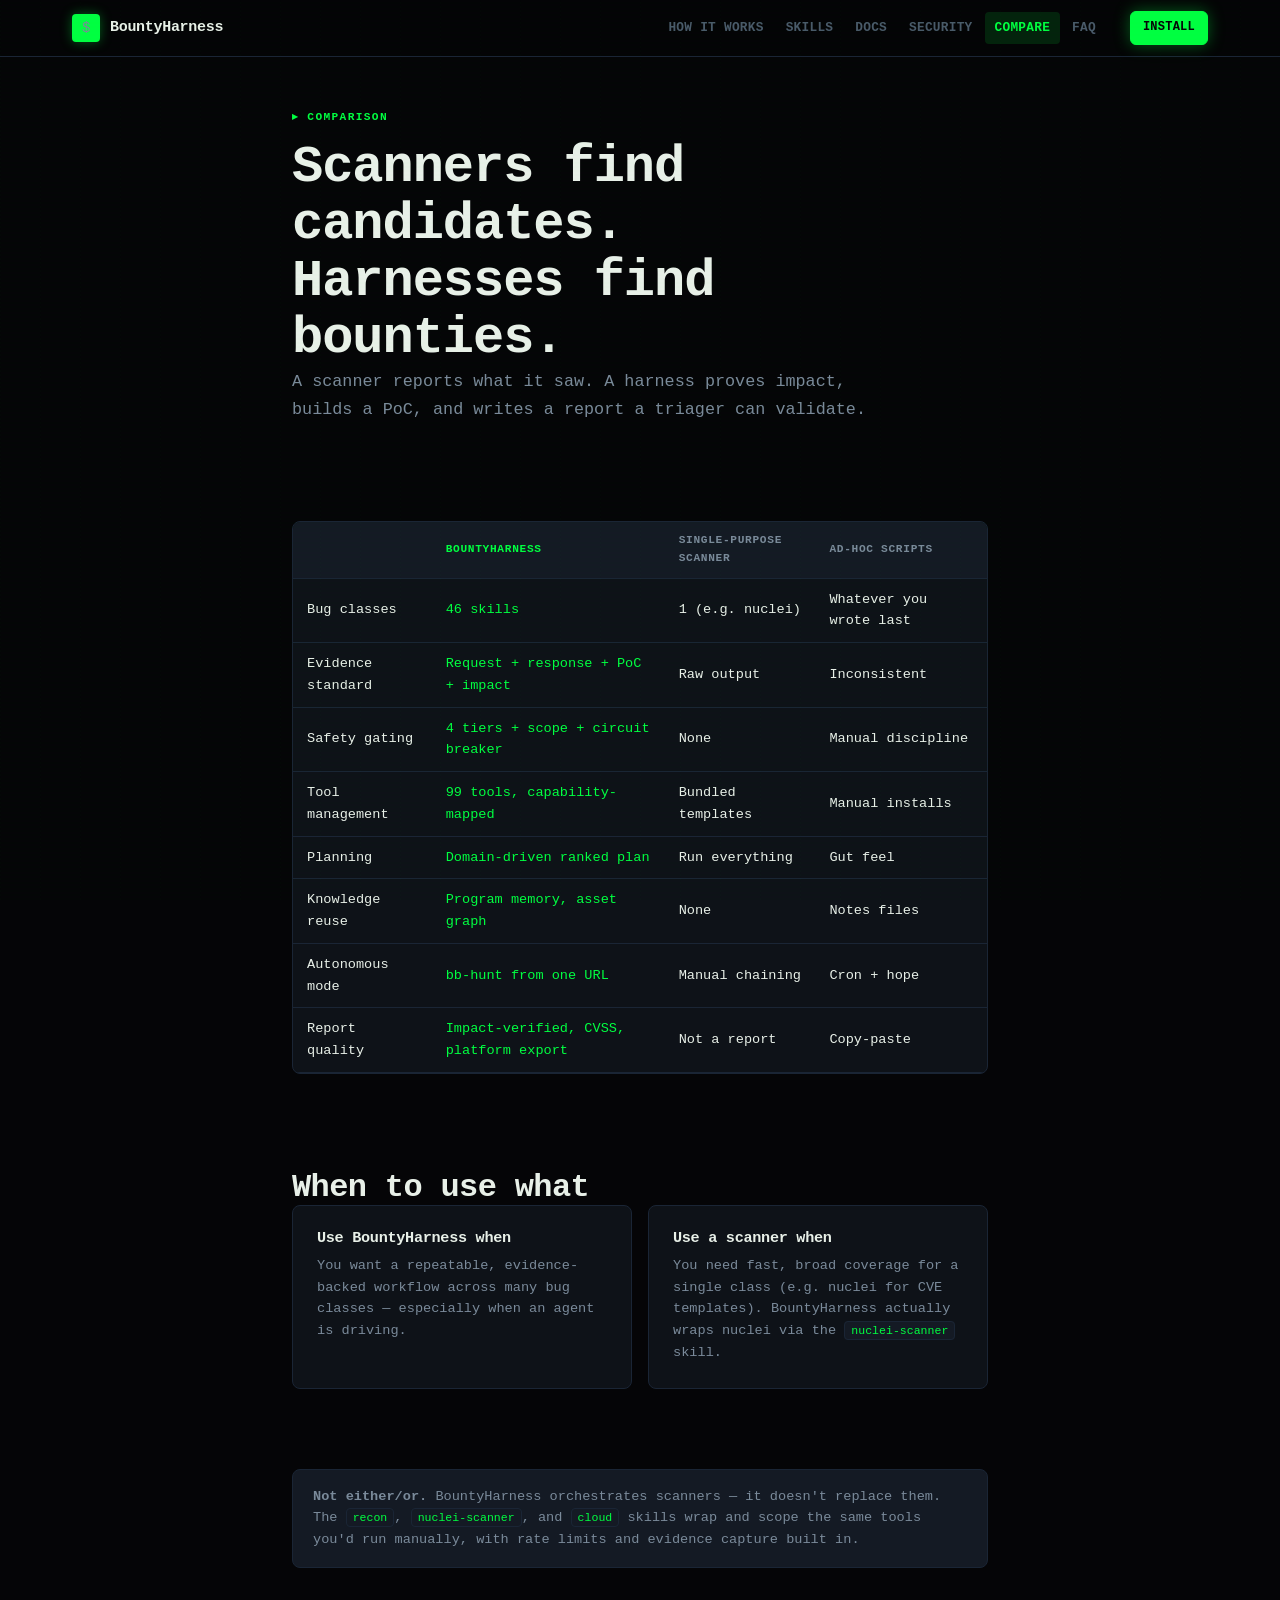
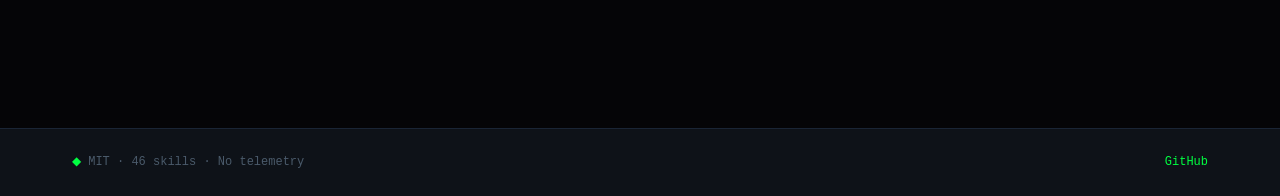
==== compare.html @ 0b5116d0 "feat: hacker marketing site — 7 pages, terminal aesthetic, static deploy" ====
<!doctype html>
<html lang="en">
<head>
<meta charset="utf-8"><meta name="viewport" content="width=device-width, initial-scale=1">
<title>Compare — BountyHarness</title>
<meta name="description" content="How BountyHarness compares to scanners and other harnesses.">
<link rel="stylesheet" href="./style.css">
<link rel="icon" href="data:image/svg+xml,%3Csvg xmlns='http://www.w3.org/2000/svg' viewBox='0 0 32 32'%3E%3Crect width='32' height='32' rx='6' fill='%2300FF41'/%3E%3Ctext x='50%25' y='55%25' dominant-baseline='middle' text-anchor='middle' font-family='monospace' font-size='16' font-weight='800' fill='%23050507'%3E$%3C/text%3E%3C/svg%3E">
</head>
<body>
<header class="site-nav"><div class="shell nav-inner">
  <a class="brand" href="./index.html"><span class="brand-mark">$</span> BountyHarness</a>
  <nav class="nav-links"><a href="./how-it-works.html">How it works</a><a href="./skills.html">Skills</a><a href="./docs.html">Docs</a><a href="./security.html">Security</a><a href="./compare.html" aria-current="page">Compare</a><a href="./faq.html">FAQ</a></nav>
  <nav class="nav-mobile"><details><summary aria-label="Menu"><svg width="18" height="18" viewBox="0 0 24 24" fill="none" stroke="currentColor" stroke-width="2"><line x1="4" y1="7" x2="20" y2="7"/><line x1="4" y1="12" x2="20" y2="12"/><line x1="4" y1="17" x2="20" y2="17"/></svg></summary><div class="menu-panel"><a href="./how-it-works.html">How it works</a><a href="./skills.html">Skills</a><a href="./docs.html">Docs</a><a href="./security.html">Security</a><a href="./compare.html" aria-current="page">Compare</a><a href="./faq.html">FAQ</a></div></details></nav>
  <span class="nav-cta"><a class="btn btn-primary btn-sm" href="./install.html">Install</a></span>
</div></header>
<main id="main"><div class="shell narrow">
  <section class="section" style="padding-top:48px;">
    <span class="eyebrow">Comparison</span>
    <h1>Scanners find candidates.<br>Harnesses find bounties.</h1>
    <p class="lede">A scanner reports what it saw. A harness proves impact, builds a PoC, and writes a report a triager can validate.</p>
  </section>

  <section class="section">
    <div class="table-scroll"><table>
      <thead><tr><th></th><th style="color:var(--accent);">BountyHarness</th><th>Single-purpose scanner</th><th>Ad-hoc scripts</th></tr></thead>
      <tbody>
        <tr><td>Bug classes</td><td><span style="color:var(--accent)">46 skills</span></td><td>1 (e.g. nuclei)</td><td>Whatever you wrote last</td></tr>
        <tr><td>Evidence standard</td><td><span style="color:var(--accent)">Request + response + PoC + impact</span></td><td>Raw output</td><td>Inconsistent</td></tr>
        <tr><td>Safety gating</td><td><span style="color:var(--accent)">4 tiers + scope + circuit breaker</span></td><td>None</td><td>Manual discipline</td></tr>
        <tr><td>Tool management</td><td><span style="color:var(--accent)">99 tools, capability-mapped</span></td><td>Bundled templates</td><td>Manual installs</td></tr>
        <tr><td>Planning</td><td><span style="color:var(--accent)">Domain-driven ranked plan</span></td><td>Run everything</td><td>Gut feel</td></tr>
        <tr><td>Knowledge reuse</td><td><span style="color:var(--accent)">Program memory, asset graph</span></td><td>None</td><td>Notes files</td></tr>
        <tr><td>Autonomous mode</td><td><span style="color:var(--accent)">bb-hunt from one URL</span></td><td>Manual chaining</td><td>Cron + hope</td></tr>
        <tr><td>Report quality</td><td><span style="color:var(--accent)">Impact-verified, CVSS, platform export</span></td><td>Not a report</td><td>Copy-paste</td></tr>
      </tbody>
    </table></div>
  </section>

  <section class="section">
    <h2>When to use what</h2>
    <div class="cards" style="grid-template-columns:1fr 1fr;">
      <div class="card"><h3>Use BountyHarness when</h3><p>You want a repeatable, evidence-backed workflow across many bug classes — especially when an agent is driving.</p></div>
      <div class="card"><h3>Use a scanner when</h3><p>You need fast, broad coverage for a single class (e.g. nuclei for CVE templates). BountyHarness actually wraps nuclei via the <code class="inline">nuclei-scanner</code> skill.</p></div>
    </div>
  </section>

  <section class="section" style="padding-bottom:64px;">
    <div class="callout callout-info"><strong>Not either/or.</strong> BountyHarness orchestrates scanners — it doesn't replace them. The <code class="inline">recon</code>, <code class="inline">nuclei-scanner</code>, and <code class="inline">cloud</code> skills wrap and scope the same tools you'd run manually, with rate limits and evidence capture built in.</div>
  </section>

</div></main>
<footer class="site"><div class="shell footer-inner">
  <span><span style="color:var(--accent)">◆</span> MIT · 46 skills · No telemetry</span>
  <span><a href="https://github.com/Mr-Neutr0n/bounty-harness">GitHub</a></span>
</div></footer>
</body>
</html>
---- style.css ----
/* BountyHarness site - "Black Ops Terminal" hacker aesthetic
   Dark-first, brutal, terminal-native. No light theme.
   Palette: void black, matrix green, amber, blood red, steel.
   Single accent: neon green #00FF41. Secondary: amber #FFB700 for warnings.
   System mono + display mono only. Scanlines, grid, glow. */

:root {
  /* surfaces */
  --void: #050507;
  --bg: #080A0F;
  --surface: #0E1218;
  --surface-2: #141A24;
  --surface-3: #1A2332;
  --code-bg: #020408;
  /* lines */
  --border: #1A2535;
  --border-strong: #243447;
  --border-neon: rgba(0, 255, 65, 0.18);
  /* text */
  --ink: #E8F0E8;
  --text: #E8F0E8;
  --text-2: #7A8A9A;
  --text-3: #4A5A6A;
  --text-dim: #2A3A4A;
  /* accent + semantics */
  --accent: #00FF41;
  --accent-dim: rgba(0, 255, 65, 0.12);
  --accent-glow: rgba(0, 255, 65, 0.35);
  --accent-deep: #00CC33;
  --amber: #FFB700;
  --amber-dim: rgba(255, 183, 0, 0.12);
  --amber-glow: rgba(255, 183, 0, 0.25);
  --red: #FF3344;
  --red-dim: rgba(255, 51, 68, 0.12);
  --cyan: #00D4FF;
  --cyan-dim: rgba(0, 212, 255, 0.08);
  /* type */
  --mono: "JetBrains Mono", ui-monospace, "SF Mono", Menlo, Consolas, monospace;
  --sans: "Geist", system-ui, -apple-system, sans-serif;
  /* motion */
  --ease: cubic-bezier(0.16, 1, 0.3, 1);
}

* { box-sizing: border-box; }
html { font-size: 16px; scroll-behavior: smooth; }
body {
  margin: 0;
  background: var(--void);
  color: var(--ink);
  font-family: var(--mono);
  font-size: 14px;
  line-height: 1.6;
  -webkit-font-smoothing: antialiased;
  overflow-x: hidden;
}
body::before {
  content: "";
  position: fixed; inset: 0;
  background:
    linear-gradient(transparent 50%, rgba(0,255,65,0.015) 50%),
    linear-gradient(90deg, rgba(0,255,65,0.01) 1px, transparent 1px);
  background-size: 100% 4px, 40px 40px;
  pointer-events: none;
  z-index: 9999;
  opacity: 0.6;
}

/* shell */
.shell { max-width: 1200px; margin-inline: auto; padding-inline: 20px; }
@media (min-width: 768px) { .shell { padding-inline: 32px; } }
main { display: block; padding-block: 0 80px; }
.section { padding-block: 48px 0; }
@media (min-width: 768px) { .section { padding-block: 64px 0; } }
@media (min-width: 1024px) { .section { padding-block: 80px 0; } }
.shell.narrow { max-width: 760px; }

/* skip */
.skip { position: absolute; left: -9999px; background: var(--surface); color: var(--accent); padding: 8px 16px; border: 1px solid var(--accent); }
.skip:focus { left: 16px; top: 16px; }

/* focus */
:focus-visible { outline: 1px solid var(--accent); outline-offset: 2px; }

/* type */
h1, h2, h3 { margin: 0; font-weight: 700; letter-spacing: -0.02em; line-height: 1.1; }
h1 { font-size: clamp(2rem, 5vw, 3.25rem); color: var(--ink); }
h2 { font-size: clamp(1.5rem, 3vw, 2rem); color: var(--ink); }
h3 { font-size: 1.1rem; color: var(--ink); }
p { margin: 0 0 1rem; color: var(--text-2); }
.lede { font-size: 1.05rem; line-height: 1.7; color: var(--text-2); max-width: 60ch; }
.small { font-size: 0.8rem; color: var(--text-3); }
code, pre { font-family: var(--mono); }
code.inline { background: var(--surface-2); border: 1px solid var(--border); padding: 2px 6px; border-radius: 4px; font-size: 0.85em; color: var(--accent); }
.eyebrow {
  display: inline-flex; align-items: center; gap: 8px;
  font-size: 0.7rem; font-weight: 700; text-transform: uppercase; letter-spacing: 0.12em;
  color: var(--accent); margin-bottom: 12px;
}
.eyebrow::before { content: "▸"; color: var(--accent); }
.eyebrow.warn { color: var(--amber); }
.eyebrow.warn::before { content: "⚠"; }

/* links */
a { color: var(--accent); text-decoration: none; }
a:hover { color: var(--ink); text-decoration: underline; text-underline-offset: 3px; }

/* nav */
.site-nav {
  position: sticky; top: 0; z-index: 50;
  background: rgba(5, 5, 7, 0.88);
  backdrop-filter: blur(16px);
  border-bottom: 1px solid var(--border);
}
.nav-inner { display: flex; align-items: center; gap: 16px; min-height: 56px; }
.brand {
  display: inline-flex; align-items: center; gap: 10px;
  color: var(--ink); font-weight: 700; font-size: 15px; letter-spacing: -0.02em;
  text-decoration: none;
}
.brand-mark {
  width: 28px; height: 28px;
  background: var(--accent); color: var(--void);
  display: grid; place-items: center;
  font-size: 14px; font-weight: 800;
  border-radius: 4px;
  box-shadow: 0 0 12px var(--accent-glow);
}
.brand span:last-child { color: var(--text-2); font-weight: 400; }
.nav-links { display: flex; align-items: center; gap: 2px; margin-left: auto; }
.nav-links a {
  color: var(--text-3); font-size: 0.8rem; font-weight: 600;
  letter-spacing: 0.02em; text-transform: uppercase;
  padding: 6px 10px; border-radius: 4px;
  text-decoration: none;
  transition: all 150ms var(--ease);
}
.nav-links a:hover { color: var(--ink); background: var(--surface-2); }
.nav-links a[aria-current="page"] { color: var(--accent); background: var(--accent-dim); }
.nav-cta { margin-left: 8px; }

/* buttons */
.btn {
  display: inline-flex; align-items: center; gap: 8px;
  border-radius: 6px; padding: 10px 18px;
  font-family: var(--mono); font-size: 0.85rem; font-weight: 700;
  letter-spacing: 0.02em; text-transform: uppercase;
  text-decoration: none; cursor: pointer;
  border: 1px solid transparent;
  transition: all 150ms var(--ease);
}
.btn-primary { background: var(--accent); color: var(--void); border-color: var(--accent); box-shadow: 0 0 16px var(--accent-glow); }
.btn-primary:hover { background: var(--accent-deep); box-shadow: 0 0 24px var(--accent-glow); transform: translateY(-1px); }
.btn-ghost { background: transparent; color: var(--text-2); border-color: var(--border-strong); }
.btn-ghost:hover { color: var(--accent); border-color: var(--accent); background: var(--accent-dim); }
.btn-amber { background: var(--amber); color: var(--void); border-color: var(--amber); }
.btn-sm { padding: 6px 12px; font-size: 0.75rem; }
.btn .arrow { transition: transform 150ms var(--ease); }
.btn:hover .arrow { transform: translateX(3px); }

/* hero */
.hero {
  text-align: left;
  padding-block: 48px 32px;
  border-bottom: 1px solid var(--border);
  background:
    radial-gradient(ellipse 80% 50% at 50% -10%, rgba(0,255,65,0.06), transparent 60%),
    linear-gradient(180deg, var(--bg) 0%, var(--void) 100%);
}
.hero-grid { display: grid; gap: 32px; align-items: center; }
@media (min-width: 900px) { .hero-grid { grid-template-columns: 1fr 480px; } }
.hero h1 { margin-bottom: 16px; }
.hero h1 .accent-text { color: var(--accent); text-shadow: 0 0 20px var(--accent-glow); }
.hero .lede { margin-bottom: 24px; }
.hero-actions { display: flex; flex-wrap: wrap; gap: 12px; align-items: center; margin-bottom: 16px; }
.trust-row { display: flex; flex-wrap: wrap; gap: 8px; margin-top: 20px; }
.trust-row .chip { font-size: 0.7rem; }

/* terminal window */
.terminal {
  background: var(--code-bg);
  border: 1px solid var(--border);
  border-radius: 10px;
  overflow: hidden;
  box-shadow: 0 8px 32px rgba(0,0,0,0.5), 0 0 0 1px rgba(0,255,65,0.04);
}
.terminal-bar {
  display: flex; align-items: center; gap: 8px;
  padding: 10px 14px;
  background: var(--surface);
  border-bottom: 1px solid var(--border);
}
.terminal-bar .dot { width: 10px; height: 10px; border-radius: 50%; }
.dot-r { background: #FF5F56; } .dot-y { background: #FFBD2E; } .dot-g { background: #27C93F; }
.terminal-bar .title { margin-left: 12px; font-size: 0.7rem; color: var(--text-3); letter-spacing: 0.06em; text-transform: uppercase; }
.terminal-body { padding: 16px; font-size: 0.82rem; line-height: 1.7; overflow-x: auto; }
.terminal-body .line { display: flex; gap: 8px; }
.terminal-body .prompt { color: var(--accent); user-select: none; }
.terminal-body .cmd { color: var(--ink); }
.terminal-body .output { color: var(--text-3); }
.terminal-body .success { color: var(--accent); }
.terminal-body .dim { color: var(--text-dim); }
.terminal-body .highlight { color: var(--amber); }

/* command bar */
.command-bar {
  display: flex; align-items: center; gap: 12px;
  background: var(--code-bg);
  border: 1px solid var(--border);
  border-radius: 8px;
  padding: 12px 16px;
  font-size: 0.85rem;
  box-shadow: 0 4px 16px rgba(0,0,0,0.3);
}
.command-bar .prompt { color: var(--accent); }
.command-bar code { flex: 1; color: var(--ink); background: none; border: 0; padding: 0; overflow-wrap: anywhere; }
.copy-btn {
  display: inline-flex; align-items: center; gap: 6px;
  background: var(--surface-2); color: var(--text-2);
  border: 1px solid var(--border); border-radius: 6px;
  padding: 5px 10px; cursor: pointer; font-size: 0.75rem; font-family: var(--mono);
  transition: all 150ms var(--ease);
}
.copy-btn:hover { color: var(--accent); border-color: var(--accent); }
.copy-btn.copied { color: var(--accent); border-color: var(--accent); background: var(--accent-dim); }

/* chips */
.chip {
  display: inline-flex; align-items: center; gap: 6px;
  background: var(--surface); color: var(--text-3);
  border: 1px solid var(--border); border-radius: 4px;
  padding: 4px 10px; font-size: 0.7rem; font-weight: 600;
  letter-spacing: 0.04em; text-transform: uppercase;
}
.chip.neon { color: var(--accent); border-color: var(--border-neon); background: var(--accent-dim); }
.chip.amber { color: var(--amber); border-color: rgba(255,183,0,0.2); background: var(--amber-dim); }

/* cards */
.cards { display: grid; gap: 16px; grid-template-columns: repeat(auto-fit, minmax(280px, 1fr)); }
.card {
  background: var(--surface); border: 1px solid var(--border);
  border-radius: 8px; padding: 24px;
  transition: border-color 150ms var(--ease), transform 150ms var(--ease);
}
.card:hover { border-color: var(--border-strong); transform: translateY(-1px); }
.card.neon-hover:hover { border-color: var(--accent); box-shadow: 0 0 20px rgba(0,255,65,0.06); }
.card .card-num { font-size: 0.65rem; color: var(--accent); letter-spacing: 0.1em; margin-bottom: 8px; }
.card h3 { margin-bottom: 8px; font-size: 0.95rem; }
.card p { margin: 0; font-size: 0.85rem; color: var(--text-2); line-height: 1.6; }
.card .card-icon { width: 32px; height: 32px; background: var(--surface-2); border: 1px solid var(--border); border-radius: 6px; display: grid; place-items: center; margin-bottom: 12px; color: var(--accent); font-size: 14px; }

/* stats strip */
.stats-strip {
  background: var(--surface);
  border-block: 1px solid var(--border);
  padding-block: 32px;
  display: grid; gap: 24px;
  grid-template-columns: repeat(auto-fit, minmax(140px, 1fr));
  text-align: center;
}
.stat .num { font-size: 2.5rem; font-weight: 800; color: var(--accent); line-height: 1; display: block; text-shadow: 0 0 20px var(--accent-glow); }
.stat .label { font-size: 0.7rem; color: var(--text-3); text-transform: uppercase; letter-spacing: 0.08em; }
.stat .sub { font-size: 0.7rem; color: var(--text-dim); }

/* two col */
.two-col { display: grid; gap: 32px; }
@media (min-width: 900px) { .two-col { grid-template-columns: 1fr 1fr; gap: 48px; } }

/* artifact panels */
.artifact {
  background: var(--code-bg); border: 1px solid var(--border);
  border-radius: 8px; padding: 16px; margin: 0 0 16px;
  overflow-x: auto;
}
.artifact pre { margin: 0; font-size: 0.8rem; line-height: 1.6; color: var(--text-2); }
.artifact .hl-green { color: var(--accent); }
.artifact .hl-amber { color: var(--amber); }
.artifact .hl-red { color: var(--red); }
.artifact .hl-dim { color: var(--text-dim); }

/* callouts */
.callout {
  border-radius: 8px; padding: 16px 20px; margin: 0 0 16px;
  font-size: 0.85rem; line-height: 1.6;
}
.callout-warn { background: var(--amber-dim); border: 1px solid rgba(255,183,0,0.2); color: var(--amber); }
.callout-warn strong { color: var(--amber); }
.callout-info { background: var(--surface-2); border: 1px solid var(--border); color: var(--text-2); }
.callout-danger { background: var(--red-dim); border: 1px solid rgba(255,51,68,0.2); color: var(--red); }

/* tables */
.table-scroll { overflow-x: auto; margin: 0 0 16px; border: 1px solid var(--border); border-radius: 8px; background: var(--surface); }
table { border-collapse: collapse; width: 100%; font-size: 0.85rem; }
th, td { border-bottom: 1px solid var(--border); padding: 10px 14px; text-align: left; }
thead th { background: var(--surface-2); color: var(--text-2); font-size: 0.7rem; text-transform: uppercase; letter-spacing: 0.06em; }
tbody tr:hover { background: var(--surface-2); }

/* accordion */
details.acc { border: 1px solid var(--border); border-radius: 8px; background: var(--surface); margin-bottom: 8px; }
details.acc[open] { border-color: var(--border-strong); }
details.acc > summary { list-style: none; cursor: pointer; padding: 14px 16px; display: flex; align-items: center; justify-content: space-between; font-weight: 600; font-size: 0.9rem; }
details.acc > summary::-webkit-details-marker { display: none; }
details.acc .chev { color: var(--text-3); transition: transform 150ms var(--ease); }
details.acc[open] .chev { transform: rotate(90deg); color: var(--accent); }
details.acc .acc-body { padding: 0 16px 14px; color: var(--text-2); font-size: 0.85rem; }

/* skill grid */
.skill-grid { display: grid; gap: 12px; grid-template-columns: repeat(auto-fill, minmax(280px, 1fr)); }
.skill-card {
  background: var(--surface); border: 1px solid var(--border);
  border-radius: 8px; padding: 16px;
  transition: border-color 150ms var(--ease);
}
.skill-card:hover { border-color: var(--accent); }
.skill-card .skill-num { font-size: 0.65rem; color: var(--text-dim); }
.skill-card h3 { font-size: 0.85rem; margin: 4px 0 6px; }
.skill-card h3 code { color: var(--accent); background: var(--accent-dim); padding: 2px 5px; border-radius: 3px; font-size: 0.8rem; }
.skill-card p { font-size: 0.8rem; margin: 0; }

/* timeline */
.timeline { list-style: none; margin: 0; padding: 0 0 0 24px; border-left: 1px solid var(--border); }
.timeline li { position: relative; margin: 0 0 16px; padding-left: 8px; }
.timeline li::before {
  content: ""; position: absolute; left: -25px; top: 6px;
  width: 8px; height: 8px; border-radius: 50%;
  background: var(--accent); box-shadow: 0 0 8px var(--accent-glow);
}

/* footer */
footer.site { border-top: 1px solid var(--border); padding-block: 24px; color: var(--text-3); font-size: 0.75rem; background: var(--surface); }
.footer-inner { display: flex; flex-direction: column; gap: 8px; }
@media (min-width: 768px) { .footer-inner { flex-direction: row; justify-content: space-between; } }

/* mobile nav */
.nav-mobile { display: none; }
@media (max-width: 767px) {
  .nav-links { display: none; }
  .nav-mobile { display: block; margin-left: auto; }
  .nav-mobile summary { list-style: none; cursor: pointer; width: 36px; height: 36px; display: grid; place-items: center; border: 1px solid var(--border); border-radius: 6px; }
  .nav-mobile summary::-webkit-details-marker { display: none; }
  .menu-panel {
    position: absolute; top: calc(100% + 8px); left: 0; right: 0;
    background: var(--surface); border: 1px solid var(--border); border-radius: 8px;
    padding: 8px; z-index: 60; box-shadow: 0 8px 24px rgba(0,0,0,0.5);
  }
  .menu-panel a { display: block; padding: 10px 12px; border-radius: 6px; color: var(--text-2); font-size: 0.85rem; }
  .menu-panel a:hover { background: var(--surface-2); color: var(--accent); }
}

/* animations */
@keyframes flicker { 0%, 100% { opacity: 1; } 50% { opacity: 0.8; } }
@keyframes scanline { 0% { transform: translateY(-100%); } 100% { transform: translateY(100vh); } }
@keyframes glow-pulse { 0%, 100% { box-shadow: 0 0 12px var(--accent-glow); } 50% { box-shadow: 0 0 20px var(--accent-glow); } }
.cursor-blink::after { content: "█"; color: var(--accent); animation: flicker 1s infinite; margin-left: 2px; }

/* glitch */
.glitch { position: relative; }
.glitch::before, .glitch::after {
  content: attr(data-text); position: absolute; inset: 0;
  background: var(--void); overflow: hidden; clip: rect(0, 900px, 0, 0);
}
.glitch::before { left: -1px; text-shadow: 1px 0 var(--red); animation: glitch-1 2s infinite linear alternate-reverse; }
.glitch::after { left: 1px; text-shadow: -1px 0 var(--cyan); animation: glitch-2 2s infinite linear alternate-reverse; }
@keyframes glitch-1 { 0% { clip: rect(20px, 9999px, 40px, 0); } 100% { clip: rect(60px, 9999px, 80px, 0); } }
@keyframes glitch-2 { 0% { clip: rect(40px, 9999px, 60px, 0); } 100% { clip: rect(20px, 9999px, 40px, 0); } }

/* scrollbar */
::-webkit-scrollbar { width: 6px; height: 6px; }
::-webkit-scrollbar-track { background: var(--void); }
::-webkit-scrollbar-thumb { background: var(--border-strong); border-radius: 3px; }
::-webkit-scrollbar-thumb:hover { background: var(--accent); }
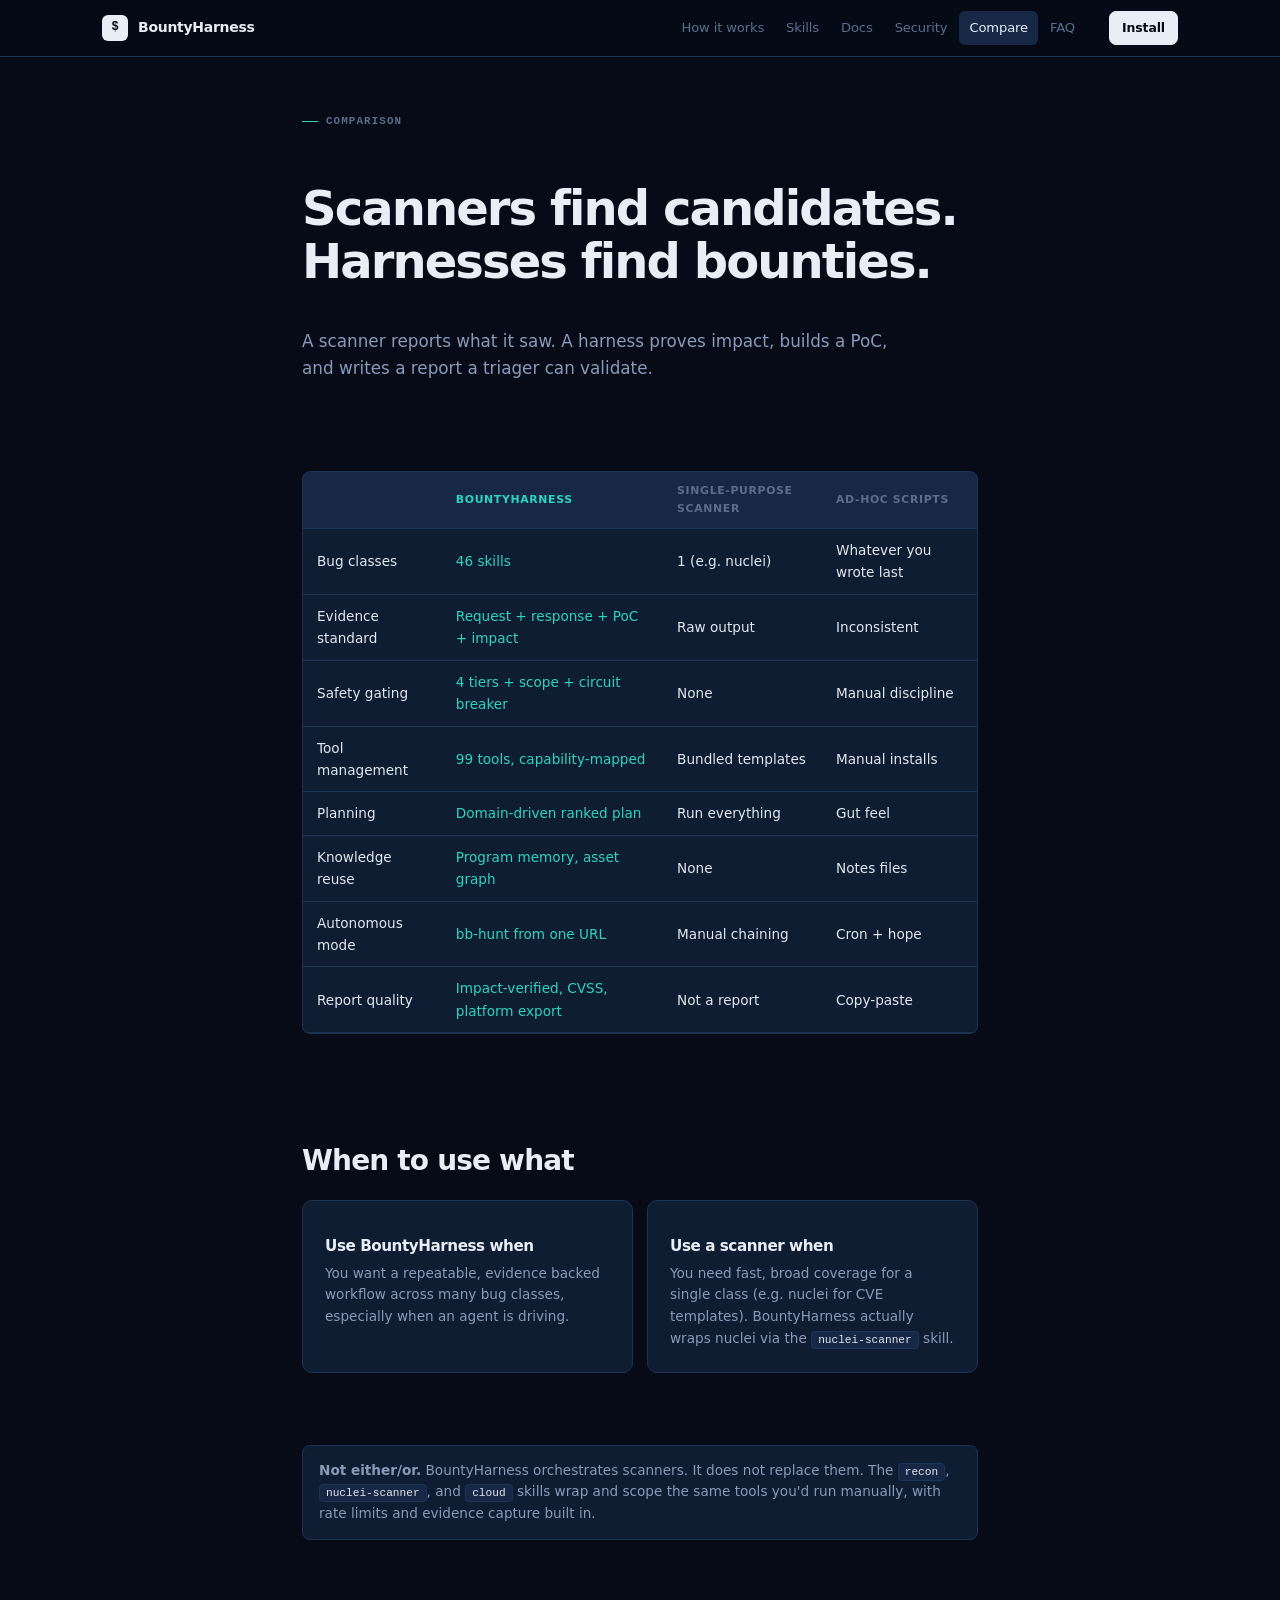
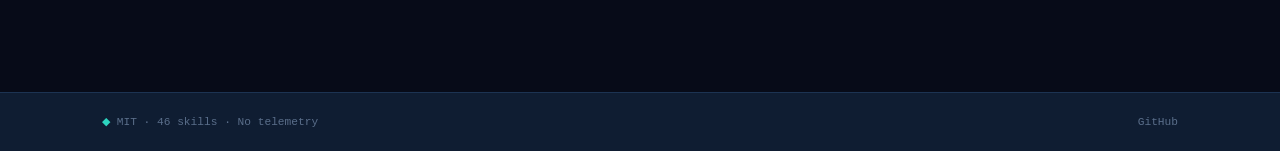
==== commit 71fd4e51: "redesign: Aurva-inspired sophisticated hacker — bento, restrained palette, anti-vibecode - New palet" ====
--- a/compare.html
+++ b/compare.html
@@ -2,10 +2,10 @@
 <html lang="en">
 <head>
 <meta charset="utf-8"><meta name="viewport" content="width=device-width, initial-scale=1">
-<title>Compare — BountyHarness</title>
+<title>Compare: BountyHarness</title>
 <meta name="description" content="How BountyHarness compares to scanners and other harnesses.">
 <link rel="stylesheet" href="./style.css">
-<link rel="icon" href="data:image/svg+xml,%3Csvg xmlns='http://www.w3.org/2000/svg' viewBox='0 0 32 32'%3E%3Crect width='32' height='32' rx='6' fill='%2300FF41'/%3E%3Ctext x='50%25' y='55%25' dominant-baseline='middle' text-anchor='middle' font-family='monospace' font-size='16' font-weight='800' fill='%23050507'%3E$%3C/text%3E%3C/svg%3E">
+<link rel="icon" href="data:image/svg+xml,%3Csvg xmlns='http://www.w3.org/2000/svg' viewBox='0 0 32 32'%3E%3Crect width='32' height='32' rx='6' fill='%23070B18'/%3E%3Ctext x='50%25' y='55%25' dominant-baseline='middle' text-anchor='middle' font-family='monospace' font-size='16' font-weight='800' fill='%232DD4BF'%3E$%3C/text%3E%3C/svg%3E">
 </head>
 <body>
 <header class="site-nav"><div class="shell nav-inner">
@@ -40,13 +40,13 @@
   <section class="section">
     <h2>When to use what</h2>
     <div class="cards" style="grid-template-columns:1fr 1fr;">
-      <div class="card"><h3>Use BountyHarness when</h3><p>You want a repeatable, evidence-backed workflow across many bug classes — especially when an agent is driving.</p></div>
+      <div class="card"><h3>Use BountyHarness when</h3><p>You want a repeatable, evidence backed workflow across many bug classes, especially when an agent is driving.</p></div>
       <div class="card"><h3>Use a scanner when</h3><p>You need fast, broad coverage for a single class (e.g. nuclei for CVE templates). BountyHarness actually wraps nuclei via the <code class="inline">nuclei-scanner</code> skill.</p></div>
     </div>
   </section>
 
   <section class="section" style="padding-bottom:64px;">
-    <div class="callout callout-info"><strong>Not either/or.</strong> BountyHarness orchestrates scanners — it doesn't replace them. The <code class="inline">recon</code>, <code class="inline">nuclei-scanner</code>, and <code class="inline">cloud</code> skills wrap and scope the same tools you'd run manually, with rate limits and evidence capture built in.</div>
+    <div class="callout callout-info"><strong>Not either/or.</strong> BountyHarness orchestrates scanners. It does not replace them. The <code class="inline">recon</code>, <code class="inline">nuclei-scanner</code>, and <code class="inline">cloud</code> skills wrap and scope the same tools you'd run manually, with rate limits and evidence capture built in.</div>
   </section>
 
 </div></main>
--- a/style.css
+++ b/style.css
@@ -1,43 +1,34 @@
-/* BountyHarness site - "Black Ops Terminal" hacker aesthetic
-   Dark-first, brutal, terminal-native. No light theme.
-   Palette: void black, matrix green, amber, blood red, steel.
-   Single accent: neon green #00FF41. Secondary: amber #FFB700 for warnings.
-   System mono + display mono only. Scanlines, grid, glow. */
+/* BountyHarness — Sophisticated Hacker
+   Aurva/Linear-inspired dark: deep ink navy, restrained accent, quiet surfaces.
+   Accent (emerald) appears only on primary CTAs, active nav, and key numbers.
+   Headings + body use sans; mono is reserved for code and stats. */
 
 :root {
-  /* surfaces */
-  --void: #050507;
-  --bg: #080A0F;
-  --surface: #0E1218;
-  --surface-2: #141A24;
-  --surface-3: #1A2332;
-  --code-bg: #020408;
-  /* lines */
-  --border: #1A2535;
-  --border-strong: #243447;
-  --border-neon: rgba(0, 255, 65, 0.18);
-  /* text */
-  --ink: #E8F0E8;
-  --text: #E8F0E8;
-  --text-2: #7A8A9A;
-  --text-3: #4A5A6A;
-  --text-dim: #2A3A4A;
-  /* accent + semantics */
-  --accent: #00FF41;
-  --accent-dim: rgba(0, 255, 65, 0.12);
-  --accent-glow: rgba(0, 255, 65, 0.35);
-  --accent-deep: #00CC33;
-  --amber: #FFB700;
-  --amber-dim: rgba(255, 183, 0, 0.12);
-  --amber-glow: rgba(255, 183, 0, 0.25);
-  --red: #FF3344;
-  --red-dim: rgba(255, 51, 68, 0.12);
-  --cyan: #00D4FF;
-  --cyan-dim: rgba(0, 212, 255, 0.08);
-  /* type */
+  --void: #070B18;
+  --bg: #0A1220;
+  --surface: #0F1D32;
+  --surface-2: #162845;
+  --surface-3: #1C3156;
+  --code-bg: #060A14;
+  --border: #1C3352;
+  --border-strong: #26456E;
+  --border-faint: rgba(255,255,255,0.06);
+  --ink: #E8EEF6;
+  --text: #E2E8F0;
+  --text-2: #8A9AB8;
+  --text-3: #5A6E8A;
+  --text-dim: #354760;
+  --accent: #2DD4BF;
+  --accent-dim: rgba(45, 212, 191, 0.10);
+  --accent-strong: #14B8A6;
+  --accent-glow: rgba(45, 212, 191, 0.15);
+  --amber: #F59E0B;
+  --amber-dim: rgba(245, 158, 11, 0.10);
+  --red: #F43F5E;
+  --red-dim: rgba(244, 63, 94, 0.10);
+  --cyan: #38BDF8;
+  --sans: "Geist", "Inter", system-ui, -apple-system, sans-serif;
   --mono: "JetBrains Mono", ui-monospace, "SF Mono", Menlo, Consolas, monospace;
-  --sans: "Geist", system-ui, -apple-system, sans-serif;
-  /* motion */
   --ease: cubic-bezier(0.16, 1, 0.3, 1);
 }
 
@@ -46,134 +37,129 @@
 body {
   margin: 0;
   background: var(--void);
-  color: var(--ink);
-  font-family: var(--mono);
-  font-size: 14px;
-  line-height: 1.6;
+  color: var(--text);
+  font-family: var(--sans);
+  font-size: 15px;
+  line-height: 1.65;
   -webkit-font-smoothing: antialiased;
-  overflow-x: hidden;
-}
+}
+
+/* subtle grid texture — Aurva-level restraint */
 body::before {
   content: "";
   position: fixed; inset: 0;
   background:
-    linear-gradient(transparent 50%, rgba(0,255,65,0.015) 50%),
-    linear-gradient(90deg, rgba(0,255,65,0.01) 1px, transparent 1px);
-  background-size: 100% 4px, 40px 40px;
+    linear-gradient(rgba(255,255,255,0.012) 1px, transparent 1px),
+    linear-gradient(90deg, rgba(255,255,255,0.012) 1px, transparent 1px);
+  background-size: 48px 48px;
   pointer-events: none;
   z-index: 9999;
-  opacity: 0.6;
+  opacity: 0.35;
 }
 
 /* shell */
-.shell { max-width: 1200px; margin-inline: auto; padding-inline: 20px; }
+.shell { max-width: 1140px; margin-inline: auto; padding-inline: 20px; }
 @media (min-width: 768px) { .shell { padding-inline: 32px; } }
-main { display: block; padding-block: 0 80px; }
-.section { padding-block: 48px 0; }
-@media (min-width: 768px) { .section { padding-block: 64px 0; } }
-@media (min-width: 1024px) { .section { padding-block: 80px 0; } }
-.shell.narrow { max-width: 760px; }
+main { display: block; padding-block: 0 72px; }
+.section { padding-block: 40px 0; }
+@media (min-width: 768px) { .section { padding-block: 56px 0; } }
+@media (min-width: 1024px) { .section { padding-block: 72px 0; } }
+.shell.narrow { max-width: 740px; }
 
 /* skip */
-.skip { position: absolute; left: -9999px; background: var(--surface); color: var(--accent); padding: 8px 16px; border: 1px solid var(--accent); }
+.skip { position: absolute; left: -9999px; background: var(--surface); color: var(--accent); padding: 8px 16px; border-radius: 6px; border: 1px solid var(--accent); }
 .skip:focus { left: 16px; top: 16px; }
 
-/* focus */
-:focus-visible { outline: 1px solid var(--accent); outline-offset: 2px; }
-
 /* type */
-h1, h2, h3 { margin: 0; font-weight: 700; letter-spacing: -0.02em; line-height: 1.1; }
-h1 { font-size: clamp(2rem, 5vw, 3.25rem); color: var(--ink); }
-h2 { font-size: clamp(1.5rem, 3vw, 2rem); color: var(--ink); }
-h3 { font-size: 1.1rem; color: var(--ink); }
-p { margin: 0 0 1rem; color: var(--text-2); }
-.lede { font-size: 1.05rem; line-height: 1.7; color: var(--text-2); max-width: 60ch; }
+h1, h2, h3 { font-family: var(--sans); font-weight: 700; letter-spacing: -0.03em; line-height: 1.1; color: var(--ink); }
+h1 { font-size: clamp(2rem, 4.5vw, 3rem); font-weight: 800; letter-spacing: -0.04em; }
+h2 { font-size: clamp(1.35rem, 2.5vw, 1.75rem); }
+h3 { font-size: 1rem; }
+p { margin: 0 0 1rem; color: var(--text-2); font-family: var(--sans); }
+.lede { font-size: 1.05rem; line-height: 1.65; color: var(--text-2); max-width: 58ch; font-family: var(--sans); }
 .small { font-size: 0.8rem; color: var(--text-3); }
-code, pre { font-family: var(--mono); }
-code.inline { background: var(--surface-2); border: 1px solid var(--border); padding: 2px 6px; border-radius: 4px; font-size: 0.85em; color: var(--accent); }
+code, pre, .mono { font-family: var(--mono); }
+code.inline { background: var(--surface-2); border: 1px solid var(--border); padding: 2px 6px; border-radius: 4px; font-size: 0.82em; color: var(--text); }
 .eyebrow {
   display: inline-flex; align-items: center; gap: 8px;
-  font-size: 0.7rem; font-weight: 700; text-transform: uppercase; letter-spacing: 0.12em;
-  color: var(--accent); margin-bottom: 12px;
-}
-.eyebrow::before { content: "▸"; color: var(--accent); }
+  font-family: var(--mono); font-size: 0.68rem; font-weight: 600;
+  text-transform: uppercase; letter-spacing: 0.1em;
+  color: var(--text-3); margin-bottom: 12px;
+}
+.eyebrow::before { content: ""; width: 16px; height: 1px; background: var(--accent); display: inline-block; }
+.eyebrow.accent { color: var(--accent); }
 .eyebrow.warn { color: var(--amber); }
-.eyebrow.warn::before { content: "⚠"; }
+.eyebrow.warn::before { background: var(--amber); }
 
 /* links */
-a { color: var(--accent); text-decoration: none; }
-a:hover { color: var(--ink); text-decoration: underline; text-underline-offset: 3px; }
+a { color: var(--ink); text-decoration: underline; text-decoration-color: var(--border-strong); text-underline-offset: 3px; }
+a:hover { color: var(--accent); text-decoration-color: var(--accent); }
 
 /* nav */
 .site-nav {
   position: sticky; top: 0; z-index: 50;
-  background: rgba(5, 5, 7, 0.88);
-  backdrop-filter: blur(16px);
+  background: rgba(7, 11, 24, 0.85);
+  backdrop-filter: blur(20px) saturate(1.2);
   border-bottom: 1px solid var(--border);
 }
 .nav-inner { display: flex; align-items: center; gap: 16px; min-height: 56px; }
 .brand {
   display: inline-flex; align-items: center; gap: 10px;
-  color: var(--ink); font-weight: 700; font-size: 15px; letter-spacing: -0.02em;
-  text-decoration: none;
+  color: var(--ink); font-weight: 700; font-size: 14px; letter-spacing: -0.02em;
+  text-decoration: none; font-family: var(--sans);
 }
 .brand-mark {
-  width: 28px; height: 28px;
-  background: var(--accent); color: var(--void);
+  width: 26px; height: 26px;
+  background: var(--ink); color: var(--void);
   display: grid; place-items: center;
-  font-size: 14px; font-weight: 800;
-  border-radius: 4px;
-  box-shadow: 0 0 12px var(--accent-glow);
-}
-.brand span:last-child { color: var(--text-2); font-weight: 400; }
+  font-family: var(--mono); font-size: 12px; font-weight: 800;
+  border-radius: 6px;
+}
 .nav-links { display: flex; align-items: center; gap: 2px; margin-left: auto; }
 .nav-links a {
-  color: var(--text-3); font-size: 0.8rem; font-weight: 600;
-  letter-spacing: 0.02em; text-transform: uppercase;
-  padding: 6px 10px; border-radius: 4px;
+  color: var(--text-3); font-family: var(--sans); font-size: 0.82rem; font-weight: 500;
+  letter-spacing: -0.01em;
+  padding: 6px 10px; border-radius: 6px;
   text-decoration: none;
-  transition: all 150ms var(--ease);
-}
-.nav-links a:hover { color: var(--ink); background: var(--surface-2); }
-.nav-links a[aria-current="page"] { color: var(--accent); background: var(--accent-dim); }
+  transition: all 120ms var(--ease);
+}
+.nav-links a:hover { color: var(--ink); background: var(--surface); }
+.nav-links a[aria-current="page"] { color: var(--ink); background: var(--surface-2); }
 .nav-cta { margin-left: 8px; }
 
 /* buttons */
 .btn {
   display: inline-flex; align-items: center; gap: 8px;
-  border-radius: 6px; padding: 10px 18px;
-  font-family: var(--mono); font-size: 0.85rem; font-weight: 700;
-  letter-spacing: 0.02em; text-transform: uppercase;
+  border-radius: 7px; padding: 9px 16px;
+  font-family: var(--sans); font-size: 0.82rem; font-weight: 600;
+  letter-spacing: -0.01em;
   text-decoration: none; cursor: pointer;
   border: 1px solid transparent;
   transition: all 150ms var(--ease);
 }
-.btn-primary { background: var(--accent); color: var(--void); border-color: var(--accent); box-shadow: 0 0 16px var(--accent-glow); }
-.btn-primary:hover { background: var(--accent-deep); box-shadow: 0 0 24px var(--accent-glow); transform: translateY(-1px); }
-.btn-ghost { background: transparent; color: var(--text-2); border-color: var(--border-strong); }
-.btn-ghost:hover { color: var(--accent); border-color: var(--accent); background: var(--accent-dim); }
-.btn-amber { background: var(--amber); color: var(--void); border-color: var(--amber); }
-.btn-sm { padding: 6px 12px; font-size: 0.75rem; }
+.btn-primary { background: var(--ink); color: var(--void); border-color: var(--ink); }
+.btn-primary:hover { background: #fff; color: var(--void); transform: translateY(-1px); box-shadow: 0 4px 16px rgba(255,255,255,0.1); }
+.btn-ghost { background: transparent; color: var(--text-2); border-color: var(--border); }
+.btn-ghost:hover { color: var(--ink); border-color: var(--border-strong); background: var(--surface); }
+.btn-sm { padding: 6px 12px; font-size: 0.78rem; }
 .btn .arrow { transition: transform 150ms var(--ease); }
-.btn:hover .arrow { transform: translateX(3px); }
+.btn:hover .arrow { transform: translateX(2px); }
 
 /* hero */
 .hero {
-  text-align: left;
-  padding-block: 48px 32px;
+  padding-block: 56px 40px;
   border-bottom: 1px solid var(--border);
   background:
-    radial-gradient(ellipse 80% 50% at 50% -10%, rgba(0,255,65,0.06), transparent 60%),
+    radial-gradient(ellipse 70% 50% at 50% -15%, rgba(45,212,191,0.06), transparent 60%),
     linear-gradient(180deg, var(--bg) 0%, var(--void) 100%);
 }
-.hero-grid { display: grid; gap: 32px; align-items: center; }
-@media (min-width: 900px) { .hero-grid { grid-template-columns: 1fr 480px; } }
+.hero-grid { display: grid; gap: 36px; align-items: center; }
+@media (min-width: 960px) { .hero-grid { grid-template-columns: 1fr 460px; } }
 .hero h1 { margin-bottom: 16px; }
-.hero h1 .accent-text { color: var(--accent); text-shadow: 0 0 20px var(--accent-glow); }
+.hero h1 .accent-text { color: var(--accent); }
 .hero .lede { margin-bottom: 24px; }
-.hero-actions { display: flex; flex-wrap: wrap; gap: 12px; align-items: center; margin-bottom: 16px; }
-.trust-row { display: flex; flex-wrap: wrap; gap: 8px; margin-top: 20px; }
-.trust-row .chip { font-size: 0.7rem; }
+.hero-actions { display: flex; flex-wrap: wrap; gap: 10px; align-items: center; margin-bottom: 12px; }
+.trust-row { display: flex; flex-wrap: wrap; gap: 6px; margin-top: 18px; }
 
 /* terminal window */
 .terminal {
@@ -181,7 +167,7 @@
   border: 1px solid var(--border);
   border-radius: 10px;
   overflow: hidden;
-  box-shadow: 0 8px 32px rgba(0,0,0,0.5), 0 0 0 1px rgba(0,255,65,0.04);
+  box-shadow: 0 8px 32px rgba(0,0,0,0.4);
 }
 .terminal-bar {
   display: flex; align-items: center; gap: 8px;
@@ -190,80 +176,84 @@
   border-bottom: 1px solid var(--border);
 }
 .terminal-bar .dot { width: 10px; height: 10px; border-radius: 50%; }
-.dot-r { background: #FF5F56; } .dot-y { background: #FFBD2E; } .dot-g { background: #27C93F; }
-.terminal-bar .title { margin-left: 12px; font-size: 0.7rem; color: var(--text-3); letter-spacing: 0.06em; text-transform: uppercase; }
-.terminal-body { padding: 16px; font-size: 0.82rem; line-height: 1.7; overflow-x: auto; }
-.terminal-body .line { display: flex; gap: 8px; }
-.terminal-body .prompt { color: var(--accent); user-select: none; }
+.dot-r { background: #FF5F57; } .dot-y { background: #FFBD2E; } .dot-g { background: #28CA42; }
+.terminal-bar .title { margin-left: 10px; font-family: var(--mono); font-size: 0.68rem; color: var(--text-3); letter-spacing: 0.06em; text-transform: uppercase; }
+.terminal-body { padding: 14px 16px; font-family: var(--mono); font-size: 0.78rem; line-height: 1.7; overflow-x: auto; }
+.terminal-body .line { white-space: nowrap; }
+.terminal-body .prompt { color: var(--text-3); user-select: none; margin-right: 6px; }
 .terminal-body .cmd { color: var(--ink); }
 .terminal-body .output { color: var(--text-3); }
 .terminal-body .success { color: var(--accent); }
 .terminal-body .dim { color: var(--text-dim); }
-.terminal-body .highlight { color: var(--amber); }
 
 /* command bar */
 .command-bar {
-  display: flex; align-items: center; gap: 12px;
+  display: flex; align-items: center; gap: 10px;
   background: var(--code-bg);
   border: 1px solid var(--border);
   border-radius: 8px;
-  padding: 12px 16px;
-  font-size: 0.85rem;
-  box-shadow: 0 4px 16px rgba(0,0,0,0.3);
-}
-.command-bar .prompt { color: var(--accent); }
-.command-bar code { flex: 1; color: var(--ink); background: none; border: 0; padding: 0; overflow-wrap: anywhere; }
+  padding: 10px 14px;
+  font-family: var(--mono); font-size: 0.8rem;
+}
+.command-bar .prompt { color: var(--text-3); }
+.command-bar code { flex: 1; color: var(--text); background: none; border: 0; padding: 0; overflow-wrap: anywhere; font-size: 0.8rem; }
 .copy-btn {
-  display: inline-flex; align-items: center; gap: 6px;
-  background: var(--surface-2); color: var(--text-2);
+  display: inline-flex; align-items: center; gap: 5px;
+  background: var(--surface-2); color: var(--text-3);
   border: 1px solid var(--border); border-radius: 6px;
-  padding: 5px 10px; cursor: pointer; font-size: 0.75rem; font-family: var(--mono);
-  transition: all 150ms var(--ease);
-}
-.copy-btn:hover { color: var(--accent); border-color: var(--accent); }
-.copy-btn.copied { color: var(--accent); border-color: var(--accent); background: var(--accent-dim); }
+  padding: 5px 10px; cursor: pointer; font-family: var(--mono); font-size: 0.7rem;
+  white-space: nowrap; flex-shrink: 0;
+  transition: all 120ms var(--ease);
+}
+.copy-btn:hover { color: var(--ink); border-color: var(--border-strong); }
+.copy-btn.copied { color: var(--accent); border-color: var(--accent); }
 
 /* chips */
 .chip {
   display: inline-flex; align-items: center; gap: 6px;
   background: var(--surface); color: var(--text-3);
-  border: 1px solid var(--border); border-radius: 4px;
-  padding: 4px 10px; font-size: 0.7rem; font-weight: 600;
-  letter-spacing: 0.04em; text-transform: uppercase;
-}
-.chip.neon { color: var(--accent); border-color: var(--border-neon); background: var(--accent-dim); }
-.chip.amber { color: var(--amber); border-color: rgba(255,183,0,0.2); background: var(--amber-dim); }
+  border: 1px solid var(--border); border-radius: 20px;
+  padding: 4px 10px; font-family: var(--sans); font-size: 0.68rem; font-weight: 600;
+  letter-spacing: 0.03em; text-transform: uppercase;
+}
+.chip.neon { color: var(--text-2); }
+.chip strong { color: var(--ink); }
 
 /* cards */
-.cards { display: grid; gap: 16px; grid-template-columns: repeat(auto-fit, minmax(280px, 1fr)); }
+.cards { display: grid; gap: 14px; grid-template-columns: repeat(auto-fit, minmax(280px, 1fr)); }
 .card {
   background: var(--surface); border: 1px solid var(--border);
-  border-radius: 8px; padding: 24px;
-  transition: border-color 150ms var(--ease), transform 150ms var(--ease);
-}
-.card:hover { border-color: var(--border-strong); transform: translateY(-1px); }
-.card.neon-hover:hover { border-color: var(--accent); box-shadow: 0 0 20px rgba(0,255,65,0.06); }
-.card .card-num { font-size: 0.65rem; color: var(--accent); letter-spacing: 0.1em; margin-bottom: 8px; }
-.card h3 { margin-bottom: 8px; font-size: 0.95rem; }
-.card p { margin: 0; font-size: 0.85rem; color: var(--text-2); line-height: 1.6; }
-.card .card-icon { width: 32px; height: 32px; background: var(--surface-2); border: 1px solid var(--border); border-radius: 6px; display: grid; place-items: center; margin-bottom: 12px; color: var(--accent); font-size: 14px; }
+  border-radius: 10px; padding: 22px;
+  transition: border-color 150ms var(--ease), background 150ms var(--ease);
+}
+.card:hover { border-color: var(--border-strong); background: var(--surface-2); }
+.card .card-num { font-family: var(--mono); font-size: 0.65rem; color: var(--text-dim); letter-spacing: 0.08em; margin-bottom: 10px; }
+.card h3 { margin-bottom: 8px; font-size: 0.95rem; font-family: var(--sans); }
+.card p { margin: 0; font-size: 0.85rem; color: var(--text-2); line-height: 1.6; font-family: var(--sans); }
+.card .card-icon {
+  width: 32px; height: 32px;
+  background: var(--surface-2); border: 1px solid var(--border);
+  border-radius: 8px; display: grid; place-items: center;
+  margin-bottom: 12px; color: var(--text-2); font-size: 13px;
+}
 
 /* stats strip */
 .stats-strip {
   background: var(--surface);
-  border-block: 1px solid var(--border);
-  padding-block: 32px;
-  display: grid; gap: 24px;
-  grid-template-columns: repeat(auto-fit, minmax(140px, 1fr));
+  border: 1px solid var(--border);
+  border-radius: 10px;
+  padding: 28px 16px;
+  display: grid; gap: 20px;
+  grid-template-columns: repeat(auto-fit, minmax(130px, 1fr));
   text-align: center;
 }
-.stat .num { font-size: 2.5rem; font-weight: 800; color: var(--accent); line-height: 1; display: block; text-shadow: 0 0 20px var(--accent-glow); }
-.stat .label { font-size: 0.7rem; color: var(--text-3); text-transform: uppercase; letter-spacing: 0.08em; }
-.stat .sub { font-size: 0.7rem; color: var(--text-dim); }
+.stat .num { font-family: var(--sans); font-size: 2.25rem; font-weight: 800; color: var(--ink); line-height: 1; display: block; letter-spacing: -0.03em; }
+.stat .label { font-family: var(--sans); font-size: 0.7rem; color: var(--text-3); text-transform: uppercase; letter-spacing: 0.06em; font-weight: 600; margin-top: 4px; display: block; }
+.stat .sub { font-family: var(--mono); font-size: 0.65rem; color: var(--text-dim); margin-top: 2px; display: block; }
 
 /* two col */
-.two-col { display: grid; gap: 32px; }
-@media (min-width: 900px) { .two-col { grid-template-columns: 1fr 1fr; gap: 48px; } }
+.two-col { display: grid; gap: 28px; }
+@media (min-width: 900px) { .two-col { grid-template-columns: 1fr 1fr; gap: 40px; } }
 
 /* artifact panels */
 .artifact {
@@ -271,100 +261,91 @@
   border-radius: 8px; padding: 16px; margin: 0 0 16px;
   overflow-x: auto;
 }
-.artifact pre { margin: 0; font-size: 0.8rem; line-height: 1.6; color: var(--text-2); }
+.artifact pre { margin: 0; font-family: var(--mono); font-size: 0.78rem; line-height: 1.6; color: var(--text-2); }
 .artifact .hl-green { color: var(--accent); }
 .artifact .hl-amber { color: var(--amber); }
 .artifact .hl-red { color: var(--red); }
 .artifact .hl-dim { color: var(--text-dim); }
 
 /* callouts */
-.callout {
-  border-radius: 8px; padding: 16px 20px; margin: 0 0 16px;
-  font-size: 0.85rem; line-height: 1.6;
-}
-.callout-warn { background: var(--amber-dim); border: 1px solid rgba(255,183,0,0.2); color: var(--amber); }
+.callout { border-radius: 8px; padding: 14px 16px; margin: 0 0 16px; font-family: var(--sans); font-size: 0.85rem; line-height: 1.6; }
+.callout-warn { background: var(--amber-dim); border: 1px solid rgba(245,158,11,0.15); color: var(--text-2); }
 .callout-warn strong { color: var(--amber); }
-.callout-info { background: var(--surface-2); border: 1px solid var(--border); color: var(--text-2); }
-.callout-danger { background: var(--red-dim); border: 1px solid rgba(255,51,68,0.2); color: var(--red); }
+.callout-info { background: var(--surface); border: 1px solid var(--border); color: var(--text-2); }
+.callout-danger { background: var(--red-dim); border: 1px solid rgba(244,63,94,0.15); color: var(--text-2); }
+.callout-danger strong { color: var(--red); }
 
 /* tables */
 .table-scroll { overflow-x: auto; margin: 0 0 16px; border: 1px solid var(--border); border-radius: 8px; background: var(--surface); }
-table { border-collapse: collapse; width: 100%; font-size: 0.85rem; }
+table { border-collapse: collapse; width: 100%; font-family: var(--sans); font-size: 0.85rem; }
 th, td { border-bottom: 1px solid var(--border); padding: 10px 14px; text-align: left; }
-thead th { background: var(--surface-2); color: var(--text-2); font-size: 0.7rem; text-transform: uppercase; letter-spacing: 0.06em; }
-tbody tr:hover { background: var(--surface-2); }
+thead th { background: var(--surface-2); color: var(--text-3); font-size: 0.68rem; text-transform: uppercase; letter-spacing: 0.06em; font-weight: 600; }
+tbody tr:hover { background: rgba(255,255,255,0.02); }
 
 /* accordion */
 details.acc { border: 1px solid var(--border); border-radius: 8px; background: var(--surface); margin-bottom: 8px; }
 details.acc[open] { border-color: var(--border-strong); }
-details.acc > summary { list-style: none; cursor: pointer; padding: 14px 16px; display: flex; align-items: center; justify-content: space-between; font-weight: 600; font-size: 0.9rem; }
+details.acc > summary { list-style: none; cursor: pointer; padding: 14px 16px; display: flex; align-items: center; justify-content: space-between; font-family: var(--sans); font-weight: 600; font-size: 0.88rem; }
 details.acc > summary::-webkit-details-marker { display: none; }
 details.acc .chev { color: var(--text-3); transition: transform 150ms var(--ease); }
-details.acc[open] .chev { transform: rotate(90deg); color: var(--accent); }
-details.acc .acc-body { padding: 0 16px 14px; color: var(--text-2); font-size: 0.85rem; }
-
+details.acc[open] .chev { transform: rotate(90deg); color: var(--text-2); }
+details.acc .acc-body { padding: 0 16px 14px; color: var(--text-2); font-family: var(--sans); font-size: 0.85rem; }
+
+/* bento feature grid — asymmetric to avoid equal-3 vibecode tell */
+@media (max-width: 640px) {
+  [style*="grid-column: span"] { grid-column: span 12 !important; }
+}
 /* skill grid */
-.skill-grid { display: grid; gap: 12px; grid-template-columns: repeat(auto-fill, minmax(280px, 1fr)); }
+.skill-grid { display: grid; gap: 10px; grid-template-columns: repeat(auto-fill, minmax(260px, 1fr)); }
 .skill-card {
   background: var(--surface); border: 1px solid var(--border);
-  border-radius: 8px; padding: 16px;
-  transition: border-color 150ms var(--ease);
-}
-.skill-card:hover { border-color: var(--accent); }
-.skill-card .skill-num { font-size: 0.65rem; color: var(--text-dim); }
-.skill-card h3 { font-size: 0.85rem; margin: 4px 0 6px; }
-.skill-card h3 code { color: var(--accent); background: var(--accent-dim); padding: 2px 5px; border-radius: 3px; font-size: 0.8rem; }
-.skill-card p { font-size: 0.8rem; margin: 0; }
+  border-radius: 8px; padding: 14px 16px;
+  transition: border-color 120ms var(--ease);
+}
+.skill-card:hover { border-color: var(--border-strong); }
+.skill-card .skill-num { font-family: var(--mono); font-size: 0.62rem; color: var(--text-dim); }
+.skill-card h3 { font-size: 0.85rem; margin: 4px 0 4px; font-family: var(--sans); }
+.skill-card h3 code { color: var(--text); background: var(--surface-2); padding: 1px 5px; border-radius: 3px; font-size: 0.78rem; border: 1px solid var(--border); }
+.skill-card p { font-size: 0.78rem; margin: 0; font-family: var(--sans); color: var(--text-3); line-height: 1.5; }
 
 /* timeline */
 .timeline { list-style: none; margin: 0; padding: 0 0 0 24px; border-left: 1px solid var(--border); }
-.timeline li { position: relative; margin: 0 0 16px; padding-left: 8px; }
+.timeline li { position: relative; margin: 0 0 14px; padding-left: 8px; font-family: var(--sans); }
 .timeline li::before {
   content: ""; position: absolute; left: -25px; top: 6px;
-  width: 8px; height: 8px; border-radius: 50%;
-  background: var(--accent); box-shadow: 0 0 8px var(--accent-glow);
-}
+  width: 7px; height: 7px; border-radius: 50%;
+  background: var(--surface-2); border: 1.5px solid var(--border-strong);
+}
+.timeline li:hover::before { background: var(--accent); border-color: var(--accent); }
 
 /* footer */
-footer.site { border-top: 1px solid var(--border); padding-block: 24px; color: var(--text-3); font-size: 0.75rem; background: var(--surface); }
+footer.site { border-top: 1px solid var(--border); padding-block: 20px; color: var(--text-3); font-family: var(--mono); font-size: 0.7rem; background: var(--surface); }
 .footer-inner { display: flex; flex-direction: column; gap: 8px; }
 @media (min-width: 768px) { .footer-inner { flex-direction: row; justify-content: space-between; } }
+footer.site a { color: var(--text-3); text-decoration: none; }
+footer.site a:hover { color: var(--text); }
 
 /* mobile nav */
 .nav-mobile { display: none; }
 @media (max-width: 767px) {
   .nav-links { display: none; }
   .nav-mobile { display: block; margin-left: auto; }
-  .nav-mobile summary { list-style: none; cursor: pointer; width: 36px; height: 36px; display: grid; place-items: center; border: 1px solid var(--border); border-radius: 6px; }
+  .nav-mobile summary { list-style: none; cursor: pointer; width: 34px; height: 34px; display: grid; place-items: center; border: 1px solid var(--border); border-radius: 6px; color: var(--text-2); }
   .nav-mobile summary::-webkit-details-marker { display: none; }
   .menu-panel {
     position: absolute; top: calc(100% + 8px); left: 0; right: 0;
     background: var(--surface); border: 1px solid var(--border); border-radius: 8px;
     padding: 8px; z-index: 60; box-shadow: 0 8px 24px rgba(0,0,0,0.5);
   }
-  .menu-panel a { display: block; padding: 10px 12px; border-radius: 6px; color: var(--text-2); font-size: 0.85rem; }
-  .menu-panel a:hover { background: var(--surface-2); color: var(--accent); }
-}
-
-/* animations */
-@keyframes flicker { 0%, 100% { opacity: 1; } 50% { opacity: 0.8; } }
-@keyframes scanline { 0% { transform: translateY(-100%); } 100% { transform: translateY(100vh); } }
-@keyframes glow-pulse { 0%, 100% { box-shadow: 0 0 12px var(--accent-glow); } 50% { box-shadow: 0 0 20px var(--accent-glow); } }
-.cursor-blink::after { content: "█"; color: var(--accent); animation: flicker 1s infinite; margin-left: 2px; }
-
-/* glitch */
-.glitch { position: relative; }
-.glitch::before, .glitch::after {
-  content: attr(data-text); position: absolute; inset: 0;
-  background: var(--void); overflow: hidden; clip: rect(0, 900px, 0, 0);
-}
-.glitch::before { left: -1px; text-shadow: 1px 0 var(--red); animation: glitch-1 2s infinite linear alternate-reverse; }
-.glitch::after { left: 1px; text-shadow: -1px 0 var(--cyan); animation: glitch-2 2s infinite linear alternate-reverse; }
-@keyframes glitch-1 { 0% { clip: rect(20px, 9999px, 40px, 0); } 100% { clip: rect(60px, 9999px, 80px, 0); } }
-@keyframes glitch-2 { 0% { clip: rect(40px, 9999px, 60px, 0); } 100% { clip: rect(20px, 9999px, 40px, 0); } }
+  .menu-panel a { display: block; padding: 10px 12px; border-radius: 6px; color: var(--text-2); font-family: var(--sans); font-size: 0.85rem; text-decoration: none; }
+  .menu-panel a:hover { background: var(--surface-2); color: var(--ink); }
+}
 
 /* scrollbar */
 ::-webkit-scrollbar { width: 6px; height: 6px; }
 ::-webkit-scrollbar-track { background: var(--void); }
 ::-webkit-scrollbar-thumb { background: var(--border-strong); border-radius: 3px; }
-::-webkit-scrollbar-thumb:hover { background: var(--accent); }
+
+/* hero terminal command bar: prevent mid-word breaks */
+.command-bar code { word-break: break-all; }
+@media (max-width: 500px) { .command-bar { flex-wrap: wrap; } }
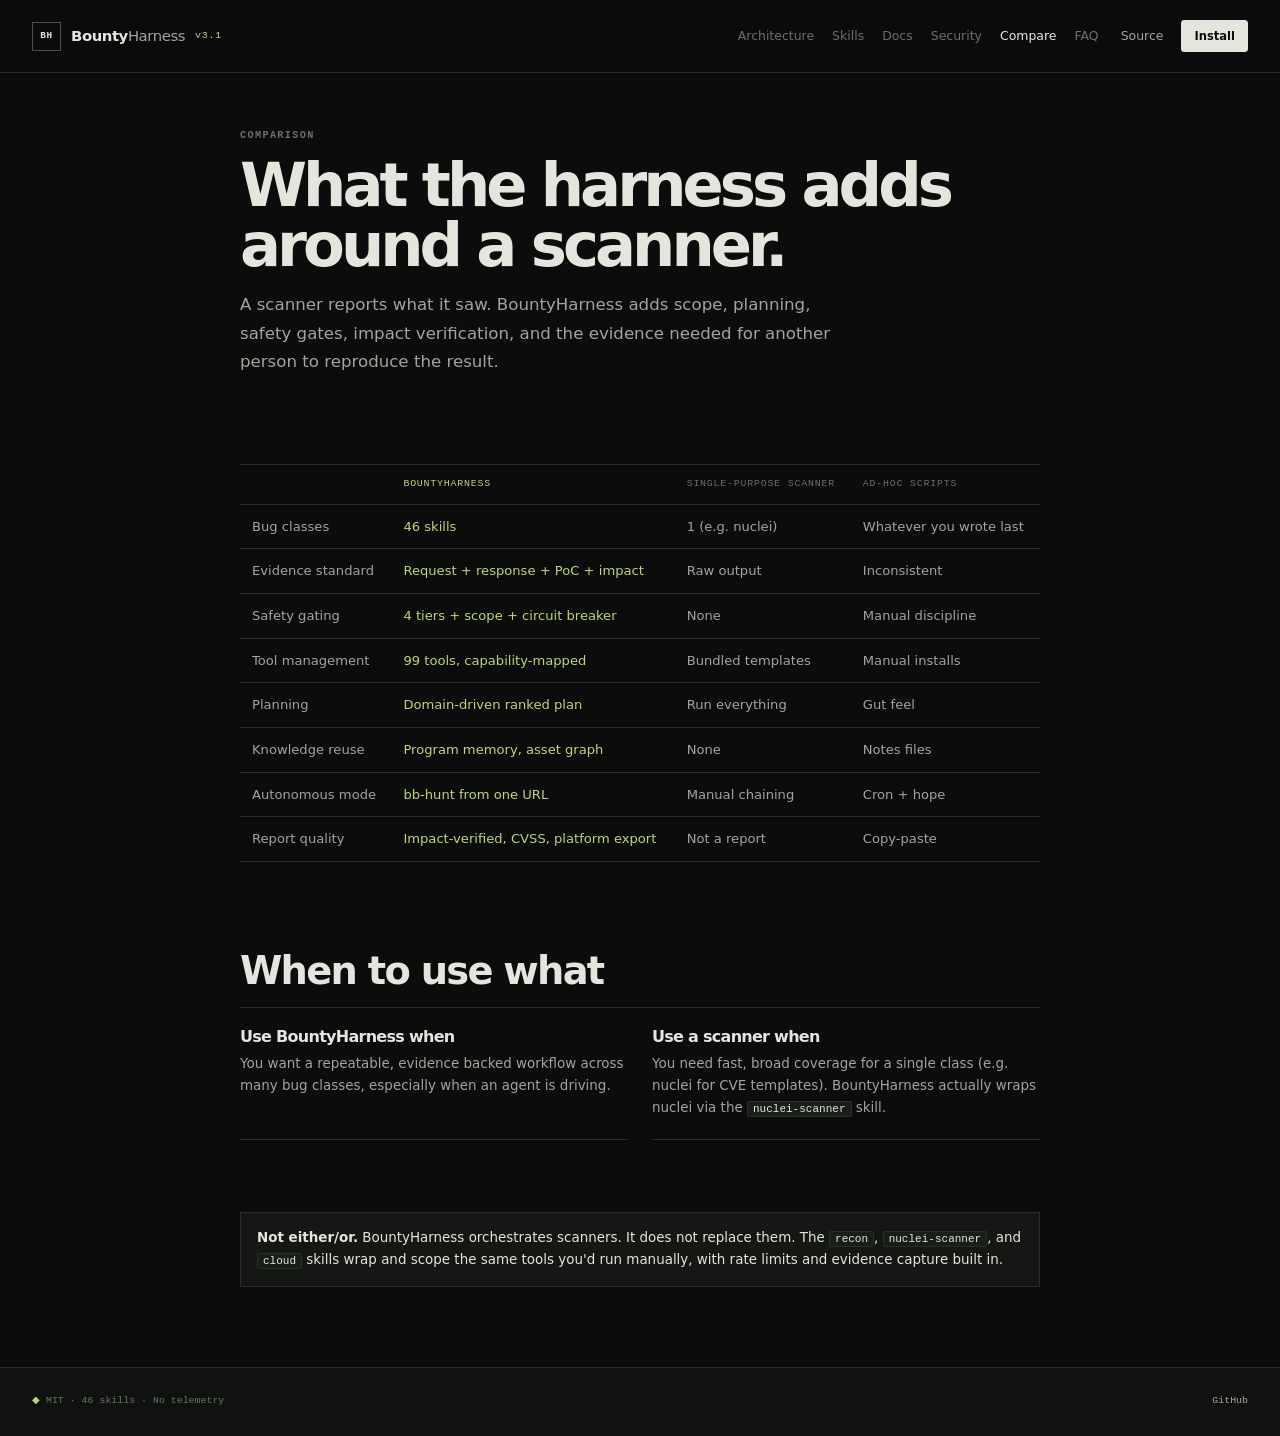
==== commit 41480750: "redesign: rebuild site around execution and evidence" ====
--- a/compare.html
+++ b/compare.html
@@ -8,17 +8,18 @@
 <link rel="icon" href="data:image/svg+xml,%3Csvg xmlns='http://www.w3.org/2000/svg' viewBox='0 0 32 32'%3E%3Crect width='32' height='32' rx='6' fill='%23070B18'/%3E%3Ctext x='50%25' y='55%25' dominant-baseline='middle' text-anchor='middle' font-family='monospace' font-size='16' font-weight='800' fill='%232DD4BF'%3E$%3C/text%3E%3C/svg%3E">
 </head>
 <body>
-<header class="site-nav"><div class="shell nav-inner">
-  <a class="brand" href="./index.html"><span class="brand-mark">$</span> BountyHarness</a>
-  <nav class="nav-links"><a href="./how-it-works.html">How it works</a><a href="./skills.html">Skills</a><a href="./docs.html">Docs</a><a href="./security.html">Security</a><a href="./compare.html" aria-current="page">Compare</a><a href="./faq.html">FAQ</a></nav>
-  <nav class="nav-mobile"><details><summary aria-label="Menu"><svg width="18" height="18" viewBox="0 0 24 24" fill="none" stroke="currentColor" stroke-width="2"><line x1="4" y1="7" x2="20" y2="7"/><line x1="4" y1="12" x2="20" y2="12"/><line x1="4" y1="17" x2="20" y2="17"/></svg></summary><div class="menu-panel"><a href="./how-it-works.html">How it works</a><a href="./skills.html">Skills</a><a href="./docs.html">Docs</a><a href="./security.html">Security</a><a href="./compare.html" aria-current="page">Compare</a><a href="./faq.html">FAQ</a></div></details></nav>
-  <span class="nav-cta"><a class="btn btn-primary btn-sm" href="./install.html">Install</a></span>
+<a class="skip" href="#main">Skip to content</a>
+<header class="site-nav"><div class="nav-inner">
+  <a class="brand" href="./index.html"><span class="brand-mark" aria-hidden="true">BH</span><span class="brand-name"><strong>Bounty</strong><span>Harness</span></span><span class="brand-version">v3.1</span></a>
+  <nav class="nav-links" aria-label="Primary navigation"><a href="./how-it-works.html">Architecture</a><a href="./skills.html">Skills</a><a href="./docs.html">Docs</a><a href="./security.html">Security</a><a href="./compare.html" aria-current="page">Compare</a><a href="./faq.html">FAQ</a></nav>
+  <nav class="nav-mobile" aria-label="Menu"><details><summary aria-label="Open menu"><span>Menu</span><span class="menu-lines" aria-hidden="true">==</span></summary><div class="menu-panel"><a href="./how-it-works.html">Architecture</a><a href="./skills.html">Skills</a><a href="./docs.html">Docs</a><a href="./security.html">Security</a><a href="./compare.html" aria-current="page">Compare</a><a href="./faq.html">FAQ</a></div></details></nav>
+  <div class="nav-end"><a class="nav-source" href="https://github.com/Mr-Neutr0n/bounty-harness">Source</a><a class="btn btn-primary btn-sm" href="./install.html">Install</a></div>
 </div></header>
 <main id="main"><div class="shell narrow">
   <section class="section" style="padding-top:48px;">
     <span class="eyebrow">Comparison</span>
-    <h1>Scanners find candidates.<br>Harnesses find bounties.</h1>
-    <p class="lede">A scanner reports what it saw. A harness proves impact, builds a PoC, and writes a report a triager can validate.</p>
+    <h1>What the harness adds<br>around a scanner.</h1>
+    <p class="lede">A scanner reports what it saw. BountyHarness adds scope, planning, safety gates, impact verification, and the evidence needed for another person to reproduce the result.</p>
   </section>
 
   <section class="section">
--- a/style.css
+++ b/style.css
@@ -1,351 +1,452 @@
-/* BountyHarness — Sophisticated Hacker
-   Aurva/Linear-inspired dark: deep ink navy, restrained accent, quiet surfaces.
-   Accent (emerald) appears only on primary CTAs, active nav, and key numbers.
-   Headings + body use sans; mono is reserved for code and stats. */
-
 :root {
-  --void: #070B18;
-  --bg: #0A1220;
-  --surface: #0F1D32;
-  --surface-2: #162845;
-  --surface-3: #1C3156;
-  --code-bg: #060A14;
-  --border: #1C3352;
-  --border-strong: #26456E;
-  --border-faint: rgba(255,255,255,0.06);
-  --ink: #E8EEF6;
-  --text: #E2E8F0;
-  --text-2: #8A9AB8;
-  --text-3: #5A6E8A;
-  --text-dim: #354760;
-  --accent: #2DD4BF;
-  --accent-dim: rgba(45, 212, 191, 0.10);
-  --accent-strong: #14B8A6;
-  --accent-glow: rgba(45, 212, 191, 0.15);
-  --amber: #F59E0B;
-  --amber-dim: rgba(245, 158, 11, 0.10);
-  --red: #F43F5E;
-  --red-dim: rgba(244, 63, 94, 0.10);
-  --cyan: #38BDF8;
-  --sans: "Geist", "Inter", system-ui, -apple-system, sans-serif;
-  --mono: "JetBrains Mono", ui-monospace, "SF Mono", Menlo, Consolas, monospace;
-  --ease: cubic-bezier(0.16, 1, 0.3, 1);
+  --field: #0B0C0B;
+  --field-2: #101210;
+  --surface: #141714;
+  --surface-2: #1A1E19;
+  --rule: #292E28;
+  --rule-strong: #485244;
+  --text: #E4E6DE;
+  --muted: #A0A69A;
+  --faint: #697267;
+  --dim: #454D44;
+  --accent: #B9D878;
+  --accent-dim: rgba(185, 216, 120, 0.12);
+  --amber: #D29B5D;
+  --red: #C97878;
+  --sans: "Avenir Next", "Helvetica Neue", "Segoe UI", system-ui, sans-serif;
+  --serif: "Iowan Old Style", "Palatino Linotype", Georgia, serif;
+  --mono: "SFMono-Regular", "Roboto Mono", "Liberation Mono", ui-monospace, monospace;
+  --ease: cubic-bezier(0.2, 0.8, 0.2, 1);
 }
 
 * { box-sizing: border-box; }
-html { font-size: 16px; scroll-behavior: smooth; }
+html { font-size: 16px; scroll-behavior: smooth; scroll-padding-top: 88px; }
 body {
   margin: 0;
-  background: var(--void);
+  overflow-x: clip;
+  background: var(--field);
   color: var(--text);
   font-family: var(--sans);
   font-size: 15px;
   line-height: 1.65;
   -webkit-font-smoothing: antialiased;
 }
-
-/* subtle grid texture — Aurva-level restraint */
-body::before {
-  content: "";
-  position: fixed; inset: 0;
-  background:
-    linear-gradient(rgba(255,255,255,0.012) 1px, transparent 1px),
-    linear-gradient(90deg, rgba(255,255,255,0.012) 1px, transparent 1px);
-  background-size: 48px 48px;
-  pointer-events: none;
-  z-index: 9999;
-  opacity: 0.35;
-}
-
-/* shell */
-.shell { max-width: 1140px; margin-inline: auto; padding-inline: 20px; }
-@media (min-width: 768px) { .shell { padding-inline: 32px; } }
-main { display: block; padding-block: 0 72px; }
-.section { padding-block: 40px 0; }
-@media (min-width: 768px) { .section { padding-block: 56px 0; } }
-@media (min-width: 1024px) { .section { padding-block: 72px 0; } }
-.shell.narrow { max-width: 740px; }
-
-/* skip */
-.skip { position: absolute; left: -9999px; background: var(--surface); color: var(--accent); padding: 8px 16px; border-radius: 6px; border: 1px solid var(--accent); }
-.skip:focus { left: 16px; top: 16px; }
-
-/* type */
-h1, h2, h3 { font-family: var(--sans); font-weight: 700; letter-spacing: -0.03em; line-height: 1.1; color: var(--ink); }
-h1 { font-size: clamp(2rem, 4.5vw, 3rem); font-weight: 800; letter-spacing: -0.04em; }
-h2 { font-size: clamp(1.35rem, 2.5vw, 1.75rem); }
+::selection { background: var(--accent); color: var(--field); }
+
+.skip {
+  position: absolute; left: -9999px; top: 12px; z-index: 100;
+  padding: 8px 12px; background: var(--text); color: var(--field);
+  font-family: var(--mono); font-size: 0.75rem;
+}
+.skip:focus { left: 12px; }
+
+a { color: var(--text); text-decoration: underline; text-decoration-color: var(--rule-strong); text-underline-offset: 3px; }
+a:hover { color: var(--accent); text-decoration-color: var(--accent); }
+
+.shell {
+  width: min(1120px, calc(100% - 32px));
+  margin-inline: auto;
+}
+.shell.narrow { max-width: 800px; }
+main { min-height: 60vh; }
+.section { padding: 72px 0; }
+.section + .section { padding-top: 0; }
+
+h1, h2, h3 {
+  margin: 0 0 16px;
+  color: var(--text);
+  font-family: var(--sans);
+  font-weight: 600;
+  letter-spacing: -0.045em;
+  line-height: 1.08;
+}
+h1 { font-size: clamp(2.7rem, 5.6vw, 3.8rem); letter-spacing: -0.065em; line-height: 0.98; }
+h2 { font-size: clamp(1.65rem, 3vw, 2.45rem); }
 h3 { font-size: 1rem; }
-p { margin: 0 0 1rem; color: var(--text-2); font-family: var(--sans); }
-.lede { font-size: 1.05rem; line-height: 1.65; color: var(--text-2); max-width: 58ch; font-family: var(--sans); }
-.small { font-size: 0.8rem; color: var(--text-3); }
+h1 em, h2 em { font-family: var(--serif); font-weight: 400; letter-spacing: -0.04em; }
+p { margin: 0 0 1rem; color: var(--muted); }
+.lede { max-width: 58ch; font-size: 1.04rem; line-height: 1.7; }
+.small { color: var(--faint); font-size: 0.78rem; }
 code, pre, .mono { font-family: var(--mono); }
-code.inline { background: var(--surface-2); border: 1px solid var(--border); padding: 2px 6px; border-radius: 4px; font-size: 0.82em; color: var(--text); }
-.eyebrow {
-  display: inline-flex; align-items: center; gap: 8px;
-  font-family: var(--mono); font-size: 0.68rem; font-weight: 600;
-  text-transform: uppercase; letter-spacing: 0.1em;
-  color: var(--text-3); margin-bottom: 12px;
-}
-.eyebrow::before { content: ""; width: 16px; height: 1px; background: var(--accent); display: inline-block; }
-.eyebrow.accent { color: var(--accent); }
+code.inline {
+  padding: 1px 5px; border: 1px solid var(--rule); border-radius: 2px;
+  background: var(--surface-2); color: var(--text); font-size: 0.82em;
+}
+.eyebrow, .hero-label, .section-index {
+  display: inline-block;
+  color: var(--faint);
+  font-family: var(--mono);
+  font-size: 0.64rem;
+  font-weight: 600;
+  letter-spacing: 0.13em;
+  line-height: 1.4;
+  text-transform: uppercase;
+}
+.eyebrow { margin-bottom: 14px; }
 .eyebrow.warn { color: var(--amber); }
-.eyebrow.warn::before { background: var(--amber); }
-
-/* links */
-a { color: var(--ink); text-decoration: underline; text-decoration-color: var(--border-strong); text-underline-offset: 3px; }
-a:hover { color: var(--accent); text-decoration-color: var(--accent); }
-
-/* nav */
+
+/* Shared masthead */
 .site-nav {
   position: sticky; top: 0; z-index: 50;
-  background: rgba(7, 11, 24, 0.85);
-  backdrop-filter: blur(20px) saturate(1.2);
-  border-bottom: 1px solid var(--border);
-}
-.nav-inner { display: flex; align-items: center; gap: 16px; min-height: 56px; }
+  border-bottom: 1px solid var(--rule);
+  background: rgba(11, 12, 11, 0.94);
+  backdrop-filter: blur(16px);
+}
+.nav-inner {
+  width: min(1216px, calc(100% - 32px));
+  min-height: 72px;
+  margin-inline: auto;
+  display: flex;
+  align-items: center;
+  gap: 22px;
+}
 .brand {
   display: inline-flex; align-items: center; gap: 10px;
-  color: var(--ink); font-weight: 700; font-size: 14px; letter-spacing: -0.02em;
-  text-decoration: none; font-family: var(--sans);
+  color: var(--text); text-decoration: none; white-space: nowrap;
 }
 .brand-mark {
-  width: 26px; height: 26px;
-  background: var(--ink); color: var(--void);
   display: grid; place-items: center;
-  font-family: var(--mono); font-size: 12px; font-weight: 800;
-  border-radius: 6px;
-}
-.nav-links { display: flex; align-items: center; gap: 2px; margin-left: auto; }
-.nav-links a {
-  color: var(--text-3); font-family: var(--sans); font-size: 0.82rem; font-weight: 500;
-  letter-spacing: -0.01em;
-  padding: 6px 10px; border-radius: 6px;
-  text-decoration: none;
-  transition: all 120ms var(--ease);
-}
-.nav-links a:hover { color: var(--ink); background: var(--surface); }
-.nav-links a[aria-current="page"] { color: var(--ink); background: var(--surface-2); }
-.nav-cta { margin-left: 8px; }
-
-/* buttons */
+  width: 29px; height: 29px;
+  border: 1px solid var(--rule-strong);
+  color: var(--text);
+  font-family: var(--mono); font-size: 0.58rem; font-weight: 700;
+  letter-spacing: 0.08em;
+}
+.brand-name { font-size: 0.93rem; letter-spacing: -0.03em; }
+.brand-name strong { font-weight: 700; }
+.brand-name span { font-weight: 400; color: var(--muted); }
+.brand-version { color: var(--accent); font-family: var(--mono); font-size: 0.62rem; letter-spacing: 0.08em; }
+.nav-links { display: flex; align-items: center; gap: 18px; margin-left: auto; }
+.nav-links a, .nav-source {
+  padding: 5px 0; color: var(--faint); font-size: 0.78rem;
+  text-decoration: none; transition: color 150ms var(--ease);
+}
+.nav-links a:hover, .nav-links a[aria-current="page"], .nav-source:hover { color: var(--text); }
+.nav-end { display: flex; align-items: center; gap: 18px; }
+.nav-source { color: var(--muted); }
+
+/* Buttons and links */
 .btn {
-  display: inline-flex; align-items: center; gap: 8px;
-  border-radius: 7px; padding: 9px 16px;
-  font-family: var(--sans); font-size: 0.82rem; font-weight: 600;
-  letter-spacing: -0.01em;
-  text-decoration: none; cursor: pointer;
-  border: 1px solid transparent;
-  transition: all 150ms var(--ease);
-}
-.btn-primary { background: var(--ink); color: var(--void); border-color: var(--ink); }
-.btn-primary:hover { background: #fff; color: var(--void); transform: translateY(-1px); box-shadow: 0 4px 16px rgba(255,255,255,0.1); }
-.btn-ghost { background: transparent; color: var(--text-2); border-color: var(--border); }
-.btn-ghost:hover { color: var(--ink); border-color: var(--border-strong); background: var(--surface); }
-.btn-sm { padding: 6px 12px; font-size: 0.78rem; }
-.btn .arrow { transition: transform 150ms var(--ease); }
-.btn:hover .arrow { transform: translateX(2px); }
-
-/* hero */
-.hero {
-  padding-block: 56px 40px;
-  border-bottom: 1px solid var(--border);
-  background:
-    radial-gradient(ellipse 70% 50% at 50% -15%, rgba(45,212,191,0.06), transparent 60%),
-    linear-gradient(180deg, var(--bg) 0%, var(--void) 100%);
-}
-.hero-grid { display: grid; gap: 36px; align-items: center; }
-@media (min-width: 960px) { .hero-grid { grid-template-columns: 1fr 460px; } }
-.hero h1 { margin-bottom: 16px; }
-.hero h1 .accent-text { color: var(--accent); }
-.hero .lede { margin-bottom: 24px; }
-.hero-actions { display: flex; flex-wrap: wrap; gap: 10px; align-items: center; margin-bottom: 12px; }
-.trust-row { display: flex; flex-wrap: wrap; gap: 6px; margin-top: 18px; }
-
-/* terminal window */
-.terminal {
-  background: var(--code-bg);
-  border: 1px solid var(--border);
-  border-radius: 10px;
-  overflow: hidden;
-  box-shadow: 0 8px 32px rgba(0,0,0,0.4);
-}
-.terminal-bar {
-  display: flex; align-items: center; gap: 8px;
-  padding: 10px 14px;
-  background: var(--surface);
-  border-bottom: 1px solid var(--border);
-}
-.terminal-bar .dot { width: 10px; height: 10px; border-radius: 50%; }
-.dot-r { background: #FF5F57; } .dot-y { background: #FFBD2E; } .dot-g { background: #28CA42; }
-.terminal-bar .title { margin-left: 10px; font-family: var(--mono); font-size: 0.68rem; color: var(--text-3); letter-spacing: 0.06em; text-transform: uppercase; }
-.terminal-body { padding: 14px 16px; font-family: var(--mono); font-size: 0.78rem; line-height: 1.7; overflow-x: auto; }
+  display: inline-flex; align-items: center; gap: 9px;
+  min-height: 40px; padding: 8px 16px;
+  border: 1px solid var(--rule-strong); border-radius: 3px;
+  font-family: var(--sans); font-size: 0.78rem; font-weight: 600;
+  text-decoration: none; transition: color 150ms var(--ease), background 150ms var(--ease), border-color 150ms var(--ease);
+}
+.btn-primary { border-color: var(--text); background: var(--text); color: var(--field); }
+.btn-primary:hover { border-color: var(--accent); background: var(--accent); color: var(--field); }
+.btn-ghost { background: transparent; color: var(--muted); }
+.btn-ghost:hover { border-color: var(--text); background: var(--surface); color: var(--text); }
+.btn-sm { min-height: 32px; padding: 5px 12px; font-size: 0.72rem; }
+.text-link { color: var(--text); font-size: 0.8rem; text-decoration: none; }
+.text-link:hover { color: var(--accent); }
+
+/* Homepage frame and hero */
+.home-frame {
+  width: min(1392px, calc(100% - 48px));
+  margin-inline: auto;
+  border-inline: 1px solid var(--rule);
+}
+.home-shell {
+  width: min(1168px, calc(100% - 64px));
+  margin-inline: auto;
+}
+.home-hero { border-bottom: 1px solid var(--rule); }
+.hero-topline {
+  display: flex; justify-content: space-between; gap: 20px;
+  padding: 18px 0 16px; border-bottom: 1px solid var(--rule);
+  color: var(--faint); font-family: var(--mono); font-size: 0.62rem; letter-spacing: 0.11em;
+}
+.hero-layout {
+  display: grid; grid-template-columns: minmax(0, 0.86fr) minmax(0, 1.14fr);
+  gap: 56px; align-items: start; padding: 56px 0 48px;
+}
+.hero-copy { min-width: 0; padding-top: 24px; }
+.hero-copy .hero-label { margin-bottom: 20px; color: var(--accent); }
+.hero-copy h1 { max-width: 18ch; margin-bottom: 24px; }
+.hero-copy .lede { margin-bottom: 28px; }
+.hero-actions { display: flex; flex-wrap: wrap; align-items: center; gap: 18px; margin-bottom: 28px; }
+.hero-install-row { display: grid; grid-template-columns: 170px minmax(0, 1fr); gap: 18px; align-items: center; padding: 18px 0 24px; border-top: 1px solid var(--rule); }
+.hero-install-label { display: grid; gap: 5px; color: var(--faint); font-family: var(--mono); font-size: 0.61rem; letter-spacing: 0.09em; line-height: 1.4; text-transform: uppercase; }
+.hero-install-label span:last-child { color: var(--dim); letter-spacing: 0.05em; }
+.hero-command { min-width: 0; }
+.hero-note { margin: 10px 0 0; color: var(--faint); font-family: var(--mono); font-size: 0.64rem; letter-spacing: 0.04em; }
+
+/* Command and code specimens */
+.command-spec, .run-specimen, .evidence-ledger, .artifact {
+  border: 1px solid var(--rule); background: var(--field-2);
+}
+.command-spec { overflow: hidden; }
+.spec-head, .specimen-head {
+  display: flex; justify-content: space-between; align-items: center; gap: 16px;
+  min-height: 38px; padding: 8px 12px; border-bottom: 1px solid var(--rule);
+  color: var(--faint); font-family: var(--mono); font-size: 0.6rem; letter-spacing: 0.1em; text-transform: uppercase;
+}
+.spec-line {
+  display: flex; align-items: center; gap: 10px;
+  min-height: 48px; padding: 9px 12px; overflow: hidden;
+}
+.spec-line .prompt, .command-bar .prompt { color: var(--faint); flex: 0 0 auto; }
+.spec-line code { min-width: 0; overflow-x: auto; white-space: nowrap; scrollbar-width: none; color: var(--text); font-size: 0.75rem; }
+.spec-line code::-webkit-scrollbar, .command-bar code::-webkit-scrollbar { display: none; }
+.copy-btn {
+  flex: 0 0 auto; padding: 3px 8px; border: 1px solid var(--rule-strong); border-radius: 2px;
+  background: transparent; color: var(--faint); cursor: pointer; font-family: var(--mono); font-size: 0.62rem;
+  text-transform: uppercase; transition: color 150ms var(--ease), border-color 150ms var(--ease);
+}
+.copy-btn:hover, .copy-btn:focus-visible { border-color: var(--accent); color: var(--accent); }
+
+.command-bar {
+  display: flex; align-items: center; gap: 10px; min-width: 0;
+  padding: 10px 12px; overflow: hidden; border: 1px solid var(--rule); background: var(--field-2);
+  font-family: var(--mono); font-size: 0.78rem;
+}
+.command-bar code { min-width: 0; flex: 1; overflow-x: auto; white-space: nowrap; color: var(--text); font-size: 0.75rem; scrollbar-width: none; }
+
+/* Architecture figure */
+.architecture-figure { min-width: 0; margin: 0; border: 1px solid var(--rule); background: var(--field-2); }
+.architecture-figure figcaption, .figure-foot {
+  display: flex; justify-content: space-between; gap: 14px;
+  padding: 12px 14px; color: var(--faint); font-family: var(--mono); font-size: 0.59rem; letter-spacing: 0.1em; text-transform: uppercase;
+}
+.architecture-figure figcaption { border-bottom: 1px solid var(--rule); }
+.architecture-figure .fig-status { color: var(--accent); }
+.system-map { padding: 18px; }
+.map-intake { display: grid; grid-template-columns: 1fr auto 1fr auto 1.15fr; gap: 7px; align-items: stretch; }
+.map-node { display: grid; align-content: start; gap: 4px; min-width: 0; padding: 10px; border: 1px solid var(--rule-strong); }
+.map-node.map-context { border-color: var(--accent); }
+.node-kicker, .map-rule-label, .map-control > span, .map-output > span {
+  color: var(--faint); font-family: var(--mono); font-size: 0.56rem; letter-spacing: 0.1em; text-transform: uppercase;
+}
+.map-node strong { font-size: 0.72rem; letter-spacing: -0.02em; }
+.map-node code { overflow: hidden; color: var(--muted); font-size: 0.6rem; text-overflow: ellipsis; white-space: nowrap; }
+.map-link { display: grid; place-items: center; color: var(--accent); font-family: var(--mono); font-size: 0.72rem; }
+.map-rule-label { display: flex; justify-content: space-between; gap: 12px; padding: 20px 0 9px; border-bottom: 1px solid var(--rule); }
+.map-rule-label span:last-child { color: var(--dim); letter-spacing: 0.04em; text-transform: none; }
+.map-flow { display: grid; grid-template-columns: repeat(6, minmax(0, 1fr)); border-bottom: 1px solid var(--rule); }
+.map-step { position: relative; min-width: 0; min-height: 142px; padding: 12px 10px 14px; border-right: 1px solid var(--rule); }
+.map-step:last-child { border-right: 0; }
+.map-step:not(:last-child)::after { content: "->"; position: absolute; top: 60px; right: -12px; z-index: 1; padding: 0 3px; background: var(--field-2); color: var(--accent); font-family: var(--mono); font-size: 0.62rem; }
+.map-step > span { display: block; margin-bottom: 18px; color: var(--faint); font-family: var(--mono); font-size: 0.58rem; }
+.map-step strong { display: block; max-width: 10ch; min-height: 32px; color: var(--text); font-size: 0.68rem; line-height: 1.2; }
+.map-step code { display: block; margin-top: 8px; overflow: hidden; color: var(--accent); font-size: 0.58rem; text-overflow: ellipsis; white-space: nowrap; }
+.map-step small { display: block; margin-top: 5px; color: var(--faint); font-family: var(--mono); font-size: 0.55rem; line-height: 1.45; }
+.map-step-active { border-top: 2px solid var(--accent); background: var(--accent-dim); }
+.map-controls { display: grid; grid-template-columns: repeat(3, minmax(0, 1fr)); border-bottom: 1px solid var(--rule); }
+.map-control { min-width: 0; padding: 14px 10px 15px; border-right: 1px solid var(--rule); }
+.map-control:last-child { border-right: 0; }
+.map-control code { display: block; margin-top: 7px; overflow: hidden; color: var(--text); font-size: 0.6rem; text-overflow: ellipsis; white-space: nowrap; }
+.map-control small { display: block; margin-top: 4px; color: var(--faint); font-family: var(--mono); font-size: 0.55rem; line-height: 1.45; }
+.map-output { display: flex; align-items: center; gap: 12px; padding-top: 15px; }
+.map-output code { color: var(--accent); font-size: 0.62rem; }
+.map-output .output-note { margin-left: auto; color: var(--accent); }
+.figure-foot { border-top: 1px solid var(--rule); }
+.figure-foot span:last-child { color: var(--dim); letter-spacing: 0.04em; text-transform: none; }
+.hero-facts { display: grid; grid-template-columns: repeat(4, 1fr); border-top: 1px solid var(--rule); }
+.hero-facts > div { min-width: 0; padding: 18px 16px 22px; border-right: 1px solid var(--rule); }
+.hero-facts > div:last-child { border-right: 0; }
+.hero-facts strong { display: block; margin-bottom: 5px; color: var(--text); font-family: var(--mono); font-size: 1.18rem; font-weight: 400; letter-spacing: -0.04em; }
+.hero-facts span { display: block; color: var(--faint); font-family: var(--mono); font-size: 0.59rem; letter-spacing: 0.08em; text-transform: uppercase; }
+
+/* Homepage information sections */
+.home-section { border-bottom: 1px solid var(--rule); padding: 88px 0; }
+.section-intro { display: grid; grid-template-columns: 190px minmax(0, 700px); gap: 42px; margin-bottom: 46px; }
+.section-intro h2 { margin-bottom: 12px; }
+.section-intro p { max-width: 64ch; margin-bottom: 0; }
+.section-index { padding-top: 8px; }
+.control-ledger, .safety-ledger, .inventory-list { border-top: 1px solid var(--rule); }
+.control-row { display: grid; grid-template-columns: 52px minmax(0, 1fr) 230px; gap: 24px; align-items: start; padding: 21px 0; border-bottom: 1px solid var(--rule); }
+.row-index { color: var(--accent); font-family: var(--mono); font-size: 0.65rem; padding-top: 4px; }
+.control-row h3 { margin-bottom: 5px; font-size: 1rem; }
+.control-row p { max-width: 57ch; margin-bottom: 0; font-size: 0.88rem; }
+.control-row code { justify-self: end; padding-top: 4px; color: var(--faint); font-size: 0.64rem; text-align: right; }
+
+.specimen-grid { display: grid; grid-template-columns: minmax(0, 1.15fr) minmax(0, 0.85fr); gap: 18px; }
+.run-specimen, .evidence-ledger { min-width: 0; }
+.run-specimen pre { min-height: 274px; margin: 0; padding: 18px; overflow-x: auto; color: var(--text); font-size: 0.72rem; line-height: 1.75; white-space: pre; }
+.code-muted { color: var(--faint); }
+.evidence-ledger dl { margin: 0; padding: 8px 16px 0; }
+.evidence-ledger dl > div { display: grid; grid-template-columns: 84px minmax(0, 1fr); gap: 12px; padding: 12px 0; border-bottom: 1px solid var(--rule); }
+.evidence-ledger dt { color: var(--faint); font-family: var(--mono); font-size: 0.6rem; letter-spacing: 0.08em; }
+.evidence-ledger dd { min-width: 0; margin: 0; color: var(--muted); font-size: 0.76rem; }
+.evidence-ledger dd code { overflow-wrap: anywhere; color: var(--text); font-size: 0.66rem; }
+.ledger-note { margin: 18px 16px 20px; color: var(--faint); font-size: 0.78rem; }
+
+.safety-row { display: grid; grid-template-columns: 180px minmax(0, 1fr) 220px; gap: 24px; padding: 16px 0; border-bottom: 1px solid var(--rule); align-items: baseline; }
+.safety-row strong { color: var(--text); font-family: var(--mono); font-size: 0.72rem; font-weight: 400; }
+.safety-row > span { color: var(--muted); font-size: 0.86rem; }
+.safety-row > span:last-child { color: var(--faint); font-family: var(--mono); font-size: 0.62rem; text-align: right; }
+.safety-row-warn strong { color: var(--amber); }
+.safety-row-danger strong { color: var(--red); }
+.safety-notes { display: grid; grid-template-columns: repeat(3, minmax(0, 1fr)); gap: 24px; margin-top: 24px; }
+.safety-notes p { margin: 0; font-size: 0.78rem; }
+.safety-notes strong { color: var(--text); font-weight: 600; }
+
+.inventory-list > div { display: grid; grid-template-columns: 220px minmax(0, 1fr); gap: 24px; padding: 17px 0; border-bottom: 1px solid var(--rule); }
+.inventory-list span { color: var(--faint); font-family: var(--mono); font-size: 0.62rem; letter-spacing: 0.08em; }
+.inventory-list p { margin: 0; color: var(--muted); font-family: var(--mono); font-size: 0.72rem; line-height: 1.7; }
+.inventory-section .text-link { display: inline-block; margin-top: 20px; }
+.home-close { padding: 96px 0 104px; }
+.home-close h2 { max-width: 18ch; margin: 18px 0 14px; font-size: clamp(2rem, 4vw, 3.5rem); }
+.home-close p { max-width: 54ch; }
+.close-actions { display: flex; flex-wrap: wrap; align-items: center; gap: 20px; margin-top: 26px; }
+
+/* Shared documentation components */
+.terminal { border: 1px solid var(--rule); border-radius: 2px; background: var(--field-2); overflow: hidden; }
+.terminal-bar { display: flex; align-items: center; gap: 7px; padding: 10px 12px; border-bottom: 1px solid var(--rule); }
+.terminal-bar .dot { width: 7px; height: 7px; border: 1px solid var(--faint); border-radius: 50%; background: transparent; }
+.dot-r, .dot-y, .dot-g { background: transparent; }
+.terminal-bar .title { margin-left: 7px; color: var(--faint); font-family: var(--mono); font-size: 0.62rem; letter-spacing: 0.08em; text-transform: uppercase; }
+.terminal-body { padding: 14px 16px; overflow-x: auto; font-family: var(--mono); font-size: 0.74rem; line-height: 1.75; }
 .terminal-body .line { white-space: nowrap; }
-.terminal-body .prompt { color: var(--text-3); user-select: none; margin-right: 6px; }
-.terminal-body .cmd { color: var(--ink); }
-.terminal-body .output { color: var(--text-3); }
+.terminal-body .prompt { margin-right: 6px; color: var(--faint); }
+.terminal-body .cmd { color: var(--text); }
+.terminal-body .output, .terminal-body .dim { color: var(--faint); }
 .terminal-body .success { color: var(--accent); }
-.terminal-body .dim { color: var(--text-dim); }
-
-/* command bar */
-.command-bar {
-  display: flex; align-items: center; gap: 10px;
-  background: var(--code-bg);
-  border: 1px solid var(--border);
-  border-radius: 8px;
-  padding: 10px 14px;
-  font-family: var(--mono); font-size: 0.8rem;
-}
-.command-bar .prompt { color: var(--text-3); }
-.command-bar code { flex: 1; color: var(--text); background: none; border: 0; padding: 0; overflow-wrap: anywhere; font-size: 0.8rem; }
-.copy-btn {
-  display: inline-flex; align-items: center; gap: 5px;
-  background: var(--surface-2); color: var(--text-3);
-  border: 1px solid var(--border); border-radius: 6px;
-  padding: 5px 10px; cursor: pointer; font-family: var(--mono); font-size: 0.7rem;
-  white-space: nowrap; flex-shrink: 0;
-  transition: all 120ms var(--ease);
-}
-.copy-btn:hover { color: var(--ink); border-color: var(--border-strong); }
-.copy-btn.copied { color: var(--accent); border-color: var(--accent); }
-
-/* chips */
-.chip {
-  display: inline-flex; align-items: center; gap: 6px;
-  background: var(--surface); color: var(--text-3);
-  border: 1px solid var(--border); border-radius: 20px;
-  padding: 4px 10px; font-family: var(--sans); font-size: 0.68rem; font-weight: 600;
-  letter-spacing: 0.03em; text-transform: uppercase;
-}
-.chip.neon { color: var(--text-2); }
-.chip strong { color: var(--ink); }
-
-/* cards */
-.cards { display: grid; gap: 14px; grid-template-columns: repeat(auto-fit, minmax(280px, 1fr)); }
-.card {
-  background: var(--surface); border: 1px solid var(--border);
-  border-radius: 10px; padding: 22px;
-  transition: border-color 150ms var(--ease), background 150ms var(--ease);
-}
-.card:hover { border-color: var(--border-strong); background: var(--surface-2); }
-.card .card-num { font-family: var(--mono); font-size: 0.65rem; color: var(--text-dim); letter-spacing: 0.08em; margin-bottom: 10px; }
-.card h3 { margin-bottom: 8px; font-size: 0.95rem; font-family: var(--sans); }
-.card p { margin: 0; font-size: 0.85rem; color: var(--text-2); line-height: 1.6; font-family: var(--sans); }
-.card .card-icon {
-  width: 32px; height: 32px;
-  background: var(--surface-2); border: 1px solid var(--border);
-  border-radius: 8px; display: grid; place-items: center;
-  margin-bottom: 12px; color: var(--text-2); font-size: 13px;
-}
-
-/* stats strip */
-.stats-strip {
-  background: var(--surface);
-  border: 1px solid var(--border);
-  border-radius: 10px;
-  padding: 28px 16px;
-  display: grid; gap: 20px;
-  grid-template-columns: repeat(auto-fit, minmax(130px, 1fr));
-  text-align: center;
-}
-.stat .num { font-family: var(--sans); font-size: 2.25rem; font-weight: 800; color: var(--ink); line-height: 1; display: block; letter-spacing: -0.03em; }
-.stat .label { font-family: var(--sans); font-size: 0.7rem; color: var(--text-3); text-transform: uppercase; letter-spacing: 0.06em; font-weight: 600; margin-top: 4px; display: block; }
-.stat .sub { font-family: var(--mono); font-size: 0.65rem; color: var(--text-dim); margin-top: 2px; display: block; }
-
-/* two col */
+
+.chip { display: inline-block; padding: 3px 7px; border: 1px solid var(--rule-strong); border-radius: 2px; color: var(--muted); font-family: var(--mono); font-size: 0.62rem; letter-spacing: 0.04em; }
+.chip.neon { color: var(--muted); }
+.chip.amber { color: var(--amber); border-color: rgba(210, 155, 93, 0.45); }
+.cards { display: grid; grid-template-columns: repeat(auto-fit, minmax(250px, 1fr)); gap: 0 24px; border-top: 1px solid var(--rule); }
+.card { padding: 20px 0; border-bottom: 1px solid var(--rule); background: transparent; }
+.card:hover { background: transparent; }
+.card .card-num { display: block; margin-bottom: 12px; color: var(--faint); font-family: var(--mono); font-size: 0.62rem; letter-spacing: 0.08em; }
+.card h3 { margin-bottom: 7px; font-size: 1rem; }
+.card p { margin: 0; font-size: 0.84rem; }
+.card .card-icon { display: none; }
+.stats-strip { display: grid; grid-template-columns: repeat(auto-fit, minmax(140px, 1fr)); border-block: 1px solid var(--rule); }
+.stat { padding: 22px 16px; border-right: 1px solid var(--rule); text-align: left; }
+.stat:last-child { border-right: 0; }
+.stat .num { display: block; color: var(--text); font-family: var(--mono); font-size: 1.8rem; font-weight: 400; line-height: 1; }
+.stat .label { display: block; margin-top: 8px; color: var(--faint); font-family: var(--mono); font-size: 0.6rem; letter-spacing: 0.08em; text-transform: uppercase; }
+.stat .sub { display: block; margin-top: 3px; color: var(--dim); font-family: var(--mono); font-size: 0.6rem; }
 .two-col { display: grid; gap: 28px; }
-@media (min-width: 900px) { .two-col { grid-template-columns: 1fr 1fr; gap: 40px; } }
-
-/* artifact panels */
-.artifact {
-  background: var(--code-bg); border: 1px solid var(--border);
-  border-radius: 8px; padding: 16px; margin: 0 0 16px;
-  overflow-x: auto;
-}
-.artifact pre { margin: 0; font-family: var(--mono); font-size: 0.78rem; line-height: 1.6; color: var(--text-2); }
+.artifact { margin: 0 0 16px; padding: 16px; overflow-x: auto; }
+.artifact pre { margin: 0; color: var(--muted); font-size: 0.74rem; line-height: 1.7; }
 .artifact .hl-green { color: var(--accent); }
 .artifact .hl-amber { color: var(--amber); }
 .artifact .hl-red { color: var(--red); }
-.artifact .hl-dim { color: var(--text-dim); }
-
-/* callouts */
-.callout { border-radius: 8px; padding: 14px 16px; margin: 0 0 16px; font-family: var(--sans); font-size: 0.85rem; line-height: 1.6; }
-.callout-warn { background: var(--amber-dim); border: 1px solid rgba(245,158,11,0.15); color: var(--text-2); }
+.artifact .hl-dim { color: var(--faint); }
+.callout { margin: 0 0 16px; padding: 14px 16px; border: 1px solid var(--rule); font-size: 0.84rem; }
+.callout-warn { border-color: rgba(210, 155, 93, 0.45); }
 .callout-warn strong { color: var(--amber); }
-.callout-info { background: var(--surface); border: 1px solid var(--border); color: var(--text-2); }
-.callout-danger { background: var(--red-dim); border: 1px solid rgba(244,63,94,0.15); color: var(--text-2); }
+.callout-info { background: var(--surface); }
+.callout-danger { border-color: rgba(201, 120, 120, 0.45); }
 .callout-danger strong { color: var(--red); }
-
-/* tables */
-.table-scroll { overflow-x: auto; margin: 0 0 16px; border: 1px solid var(--border); border-radius: 8px; background: var(--surface); }
-table { border-collapse: collapse; width: 100%; font-family: var(--sans); font-size: 0.85rem; }
-th, td { border-bottom: 1px solid var(--border); padding: 10px 14px; text-align: left; }
-thead th { background: var(--surface-2); color: var(--text-3); font-size: 0.68rem; text-transform: uppercase; letter-spacing: 0.06em; font-weight: 600; }
-tbody tr:hover { background: rgba(255,255,255,0.02); }
-
-/* accordion */
-details.acc { border: 1px solid var(--border); border-radius: 8px; background: var(--surface); margin-bottom: 8px; }
-details.acc[open] { border-color: var(--border-strong); }
-details.acc > summary { list-style: none; cursor: pointer; padding: 14px 16px; display: flex; align-items: center; justify-content: space-between; font-family: var(--sans); font-weight: 600; font-size: 0.88rem; }
+.table-scroll { margin: 0 0 16px; overflow-x: auto; border-block: 1px solid var(--rule); }
+table { width: 100%; border-collapse: collapse; font-size: 0.82rem; }
+th, td { padding: 11px 12px; border-bottom: 1px solid var(--rule); text-align: left; vertical-align: top; }
+th { color: var(--faint); font-family: var(--mono); font-size: 0.62rem; font-weight: 400; letter-spacing: 0.08em; text-transform: uppercase; }
+td { color: var(--muted); }
+tr:last-child td { border-bottom: 0; }
+details.acc { margin-bottom: 0; border-top: 1px solid var(--rule); }
+details.acc:last-child { border-bottom: 1px solid var(--rule); }
+details.acc[open] { background: var(--surface); }
+details.acc > summary { display: flex; justify-content: space-between; gap: 16px; padding: 16px 0; cursor: pointer; list-style: none; font-size: 0.9rem; font-weight: 600; }
 details.acc > summary::-webkit-details-marker { display: none; }
-details.acc .chev { color: var(--text-3); transition: transform 150ms var(--ease); }
-details.acc[open] .chev { transform: rotate(90deg); color: var(--text-2); }
-details.acc .acc-body { padding: 0 16px 14px; color: var(--text-2); font-family: var(--sans); font-size: 0.85rem; }
-
-/* bento feature grid — asymmetric to avoid equal-3 vibecode tell */
-@media (max-width: 640px) {
-  [style*="grid-column: span"] { grid-column: span 12 !important; }
-}
-/* skill grid */
-.skill-grid { display: grid; gap: 10px; grid-template-columns: repeat(auto-fill, minmax(260px, 1fr)); }
-.skill-card {
-  background: var(--surface); border: 1px solid var(--border);
-  border-radius: 8px; padding: 14px 16px;
-  transition: border-color 120ms var(--ease);
-}
-.skill-card:hover { border-color: var(--border-strong); }
-.skill-card .skill-num { font-family: var(--mono); font-size: 0.62rem; color: var(--text-dim); }
-.skill-card h3 { font-size: 0.85rem; margin: 4px 0 4px; font-family: var(--sans); }
-.skill-card h3 code { color: var(--text); background: var(--surface-2); padding: 1px 5px; border-radius: 3px; font-size: 0.78rem; border: 1px solid var(--border); }
-.skill-card p { font-size: 0.78rem; margin: 0; font-family: var(--sans); color: var(--text-3); line-height: 1.5; }
-
-/* timeline */
-.timeline { list-style: none; margin: 0; padding: 0 0 0 24px; border-left: 1px solid var(--border); }
-.timeline li { position: relative; margin: 0 0 14px; padding-left: 8px; font-family: var(--sans); }
-.timeline li::before {
-  content: ""; position: absolute; left: -25px; top: 6px;
-  width: 7px; height: 7px; border-radius: 50%;
-  background: var(--surface-2); border: 1.5px solid var(--border-strong);
-}
-.timeline li:hover::before { background: var(--accent); border-color: var(--accent); }
-
-/* footer */
-footer.site { border-top: 1px solid var(--border); padding-block: 20px; color: var(--text-3); font-family: var(--mono); font-size: 0.7rem; background: var(--surface); }
-.footer-inner { display: flex; flex-direction: column; gap: 8px; }
-@media (min-width: 768px) { .footer-inner { flex-direction: row; justify-content: space-between; } }
-footer.site a { color: var(--text-3); text-decoration: none; }
-footer.site a:hover { color: var(--text); }
-
-/* mobile nav */
+details.acc .chev { color: var(--faint); }
+details.acc[open] .chev { color: var(--accent); }
+details.acc .acc-body { padding: 0 0 16px; font-size: 0.84rem; }
+.skill-grid { display: grid; grid-template-columns: repeat(auto-fill, minmax(260px, 1fr)); gap: 0 24px; border-top: 1px solid var(--rule); }
+.skill-card { padding: 14px 0; border-bottom: 1px solid var(--rule); }
+.skill-card:hover { border-color: var(--rule); }
+.skill-card .skill-num { color: var(--faint); font-family: var(--mono); font-size: 0.6rem; }
+.skill-card h3 { margin: 4px 0; font-size: 0.86rem; }
+.skill-card h3 code { color: var(--text); }
+.skill-card p { margin: 0; color: var(--faint); font-size: 0.76rem; }
+.timeline { margin: 0; padding: 0 0 0 20px; border-left: 1px solid var(--rule); list-style: none; }
+.timeline li { position: relative; margin-bottom: 14px; padding-left: 8px; }
+.timeline li::before { content: ""; position: absolute; left: -24px; top: 8px; width: 7px; height: 7px; border: 1px solid var(--rule-strong); background: var(--field); }
+.timeline li:hover::before { border-color: var(--accent); background: var(--accent); }
+
+/* Mobile navigation and responsive layout */
 .nav-mobile { display: none; }
-@media (max-width: 767px) {
-  .nav-links { display: none; }
+footer.site { border-top: 1px solid var(--rule); background: var(--field-2); }
+.footer-inner { width: min(1216px, calc(100% - 32px)); min-height: 68px; margin-inline: auto; display: flex; justify-content: space-between; align-items: center; gap: 18px; color: var(--faint); font-family: var(--mono); font-size: 0.62rem; }
+footer.site a { color: var(--muted); text-decoration: none; }
+footer.site a:hover { color: var(--accent); }
+
+@media (min-width: 900px) {
+  .two-col { grid-template-columns: 1fr 1fr; }
+}
+@media (max-width: 1100px) {
+  .home-frame { width: min(100% - 32px, 1120px); }
+  .home-shell { width: min(100% - 48px, 1000px); }
+  .hero-layout { gap: 34px; }
+  .map-step { padding-inline: 7px; }
+  .map-step strong { font-size: 0.62rem; }
+}
+@media (max-width: 860px) {
+  .nav-links { gap: 12px; }
+  .nav-source { display: none; }
+  .hero-layout { grid-template-columns: 1fr; gap: 38px; }
+  .hero-copy { padding-top: 28px; }
+  .hero-copy h1 { max-width: 18ch; }
+  .architecture-figure { max-width: 760px; }
+  .section-intro { grid-template-columns: 150px minmax(0, 1fr); gap: 28px; }
+  .control-row { grid-template-columns: 44px minmax(0, 1fr); }
+  .control-row code { grid-column: 2; justify-self: start; padding-top: 0; text-align: left; }
+  .safety-row { grid-template-columns: 150px minmax(0, 1fr); gap: 16px; }
+  .safety-row > span:last-child { grid-column: 2; text-align: left; }
+}
+@media (max-width: 680px) {
+  .nav-inner { min-height: 64px; }
+  .nav-links, .nav-end { display: none; }
   .nav-mobile { display: block; margin-left: auto; }
-  .nav-mobile summary { list-style: none; cursor: pointer; width: 34px; height: 34px; display: grid; place-items: center; border: 1px solid var(--border); border-radius: 6px; color: var(--text-2); }
+  .nav-mobile summary { display: flex; align-items: center; gap: 10px; padding: 8px 10px; border: 1px solid var(--rule-strong); color: var(--muted); cursor: pointer; font-family: var(--mono); font-size: 0.62rem; letter-spacing: 0.1em; list-style: none; text-transform: uppercase; }
   .nav-mobile summary::-webkit-details-marker { display: none; }
-  .menu-panel {
-    position: absolute; top: calc(100% + 8px); left: 0; right: 0;
-    background: var(--surface); border: 1px solid var(--border); border-radius: 8px;
-    padding: 8px; z-index: 60; box-shadow: 0 8px 24px rgba(0,0,0,0.5);
-  }
-  .menu-panel a { display: block; padding: 10px 12px; border-radius: 6px; color: var(--text-2); font-family: var(--sans); font-size: 0.85rem; text-decoration: none; }
-  .menu-panel a:hover { background: var(--surface-2); color: var(--ink); }
-}
-
-/* scrollbar */
-::-webkit-scrollbar { width: 6px; height: 6px; }
-::-webkit-scrollbar-track { background: var(--void); }
-::-webkit-scrollbar-thumb { background: var(--border-strong); border-radius: 3px; }
-
-/* hero terminal command bar: prevent mid-word breaks */
-.command-bar code { word-break: break-all; }
-@media (max-width: 500px) { .command-bar { flex-wrap: wrap; } }
+  .menu-lines { color: var(--accent); letter-spacing: -0.12em; }
+  .menu-panel { position: absolute; top: 64px; left: 16px; right: 16px; z-index: 60; border: 1px solid var(--rule); background: var(--field-2); }
+  .menu-panel a { display: block; padding: 12px 14px; border-bottom: 1px solid var(--rule); color: var(--muted); font-family: var(--mono); font-size: 0.7rem; text-decoration: none; }
+  .menu-panel a:last-child { border-bottom: 0; }
+  .menu-panel a:hover { background: var(--surface); color: var(--text); }
+  .home-frame { width: calc(100% - 14px); }
+  .home-shell { width: calc(100% - 32px); }
+  .hero-topline { align-items: flex-start; flex-direction: column; gap: 6px; padding-block: 14px; }
+  .hero-layout { padding-block: 34px 30px; }
+  .hero-copy { padding-top: 0; }
+  .hero-copy h1 { max-width: 18ch; font-size: clamp(2.55rem, 12vw, 3.6rem); }
+  .hero-copy .lede { font-size: 0.98rem; }
+  .hero-actions { gap: 14px; margin-bottom: 24px; }
+  .hero-install-row { grid-template-columns: 1fr; gap: 10px; padding-top: 16px; }
+  .hero-facts { grid-template-columns: repeat(2, 1fr); }
+  .hero-facts > div:nth-child(2) { border-right: 0; }
+  .hero-facts > div:nth-child(-n + 2) { border-bottom: 1px solid var(--rule); }
+  .architecture-figure figcaption, .figure-foot { align-items: flex-start; flex-direction: column; gap: 5px; }
+  .system-map { padding: 12px; }
+  .map-intake { grid-template-columns: 1fr; gap: 5px; }
+  .map-link { min-height: 20px; transform: rotate(90deg); }
+  .map-rule-label { align-items: flex-start; flex-direction: column; gap: 5px; padding-top: 16px; }
+  .map-flow { grid-template-columns: 1fr; }
+  .map-step, .map-step:last-child { min-height: 0; padding: 13px 10px 15px; border-right: 0; border-bottom: 1px solid var(--rule); }
+  .map-step:last-child { border-bottom: 0; }
+  .map-step:not(:last-child)::after { top: auto; right: 10px; bottom: -10px; }
+  .map-step > span { display: inline-block; margin: 0 10px 0 0; }
+  .map-step strong { display: inline-block; min-height: 0; max-width: none; }
+  .map-step code { margin-top: 7px; }
+  .map-controls { grid-template-columns: 1fr; }
+  .map-control, .map-control:last-child { border-right: 0; border-bottom: 1px solid var(--rule); }
+  .map-control:last-child { border-bottom: 0; }
+  .map-output { align-items: flex-start; flex-wrap: wrap; }
+  .map-output .output-note { margin-left: 0; }
+  .section { padding: 52px 0; }
+  .home-section { padding: 58px 0; }
+  .section-intro { display: block; margin-bottom: 32px; }
+  .section-index { margin-bottom: 16px; }
+  .section-intro h2 { font-size: 1.85rem; }
+  .control-row, .safety-row, .inventory-list > div { display: block; }
+  .row-index { display: block; margin-bottom: 9px; }
+  .control-row code { display: block; margin-top: 11px; }
+  .safety-row strong, .safety-row > span { display: block; }
+  .safety-row > span:last-child { margin-top: 6px; }
+  .safety-notes, .specimen-grid { grid-template-columns: 1fr; gap: 16px; }
+  .safety-notes { gap: 14px; }
+  .inventory-list p { margin-top: 7px; }
+  .home-close { padding: 68px 0 76px; }
+  .home-close h2 { font-size: 2.25rem; }
+  .footer-inner { min-height: 84px; flex-direction: column; justify-content: center; align-items: flex-start; }
+  .cards, .skill-grid { grid-template-columns: 1fr; }
+}
+@media (prefers-reduced-motion: reduce) {
+  *, *::before, *::after { scroll-behavior: auto !important; transition-duration: 0.01ms !important; }
+}
